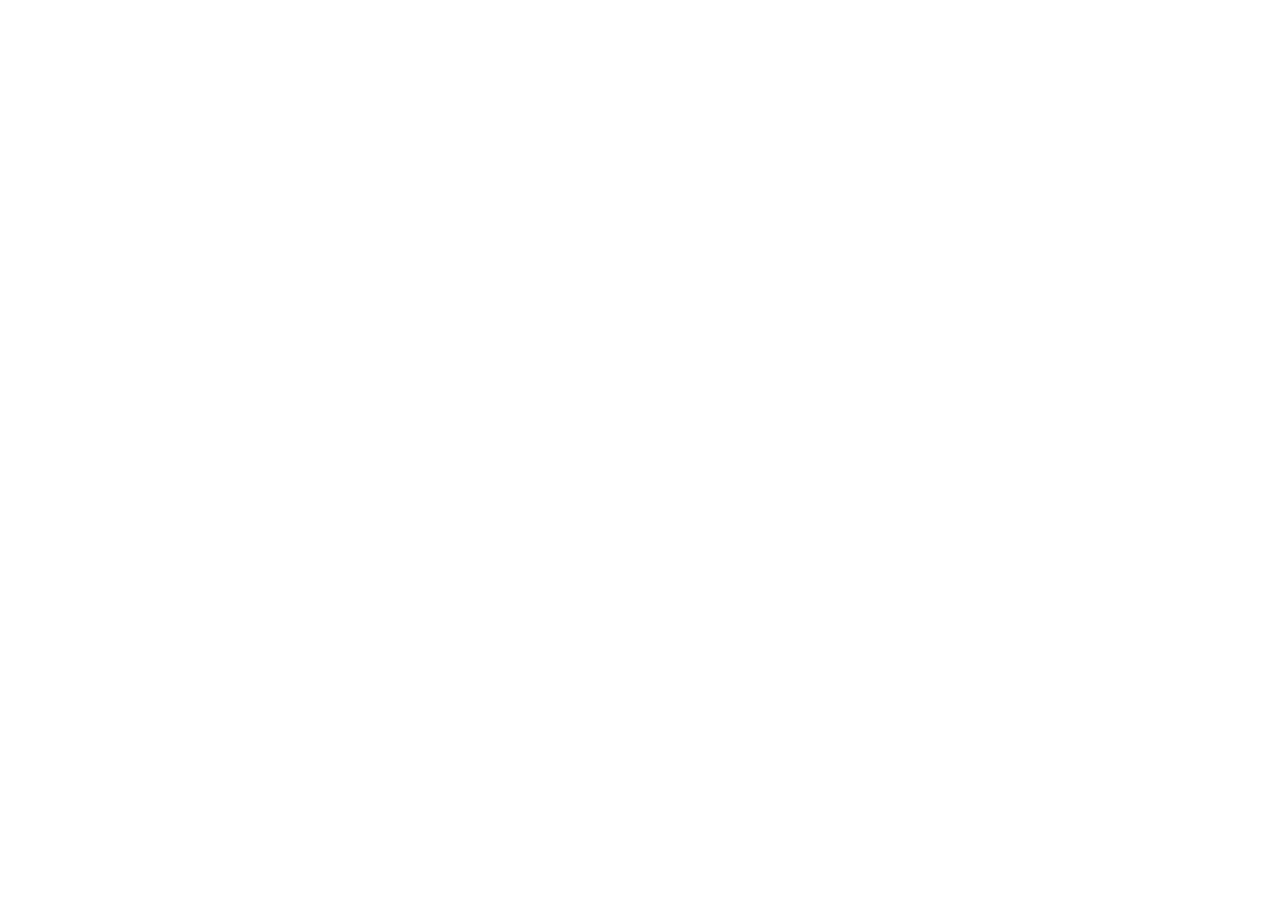
==== about.html @ d60dbd8e "Project structure added" ====
<!DOCTYPE html>
<html lang="en">
<head>
  <meta charset="UTF-8">
  <meta name="viewport" content="width=device-width, initial-scale=1.0">
  <title>Sir.G Tutors - About</title>
</head>
<body>
</body>
</html>
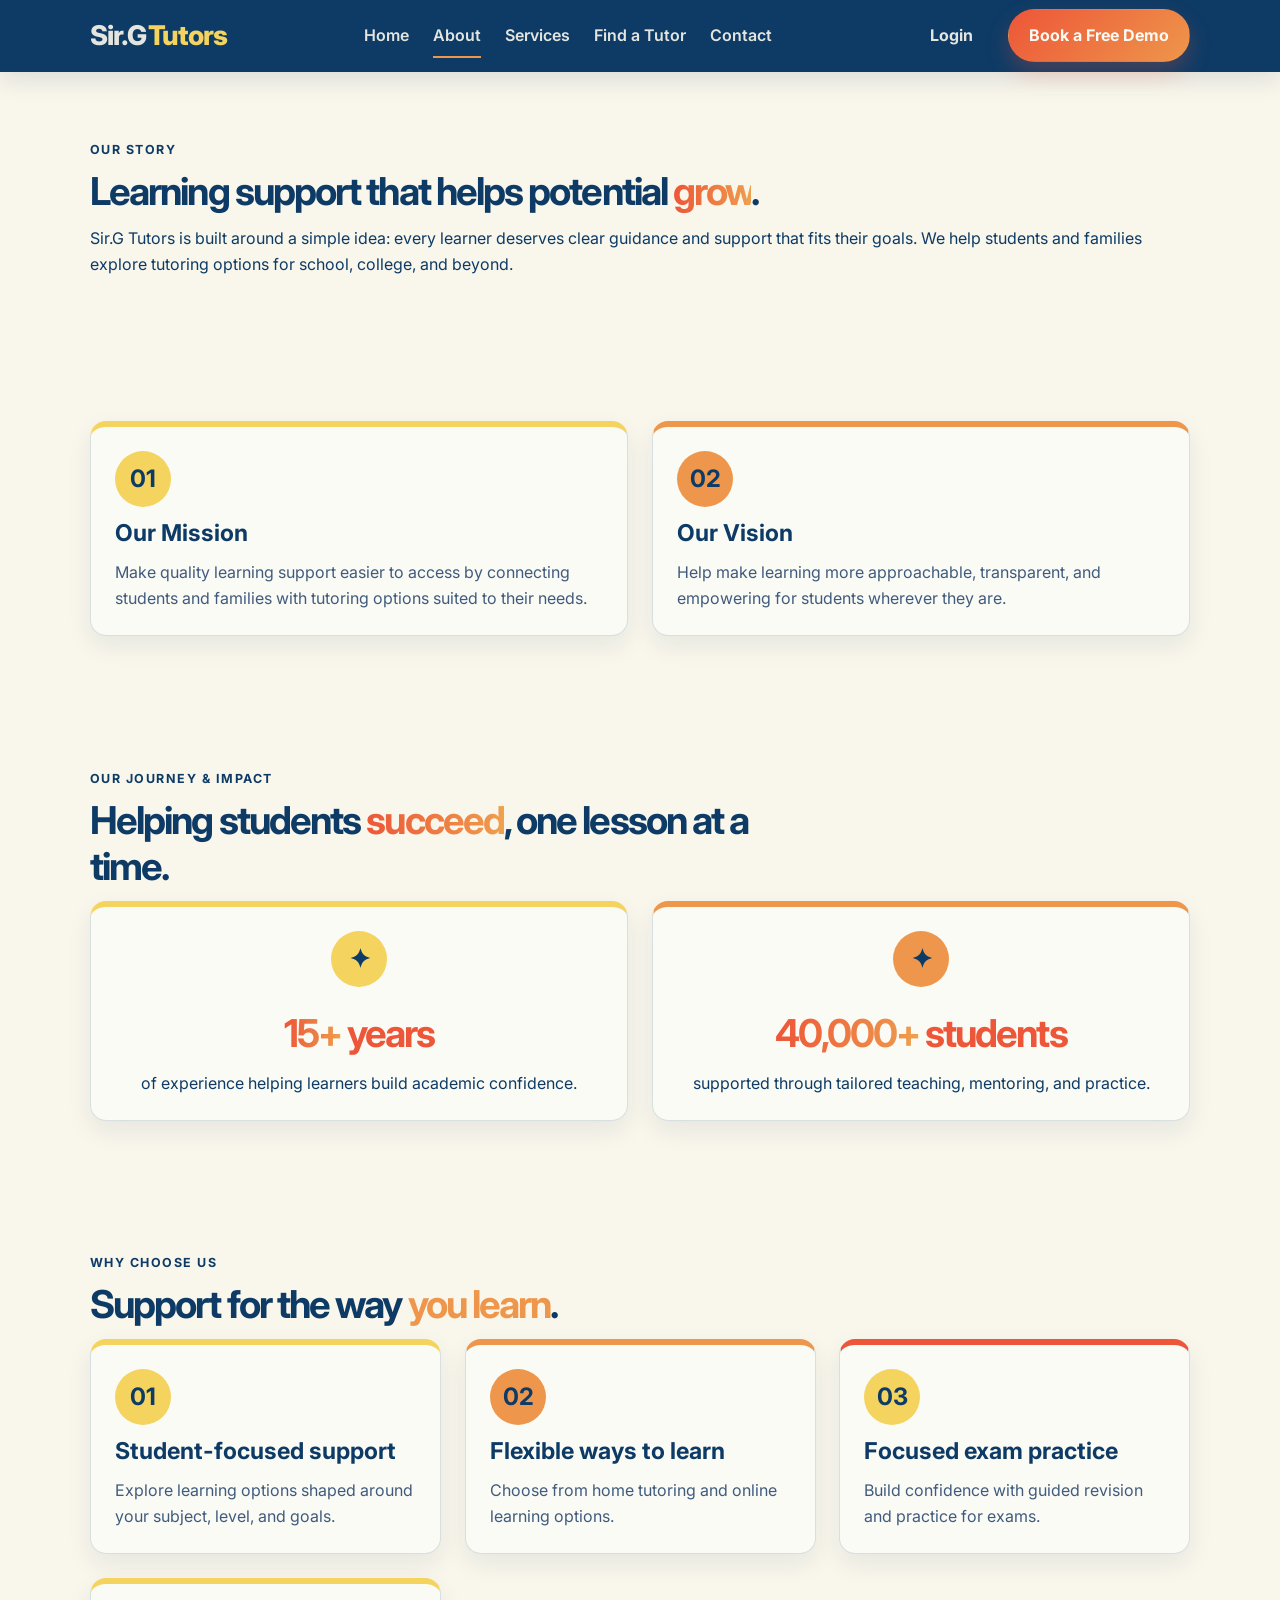
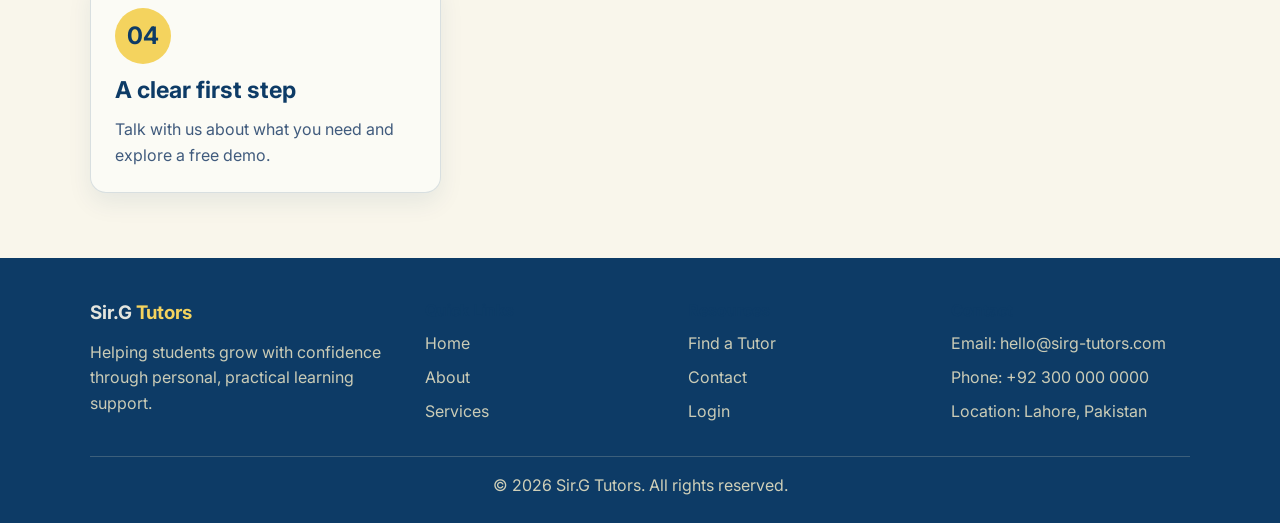
==== commit c171ddd3: "oages created" ====
--- a/about.html
+++ b/about.html
@@ -1,10 +1,201 @@
 <!DOCTYPE html>
 <html lang="en">
-<head>
-  <meta charset="UTF-8">
-  <meta name="viewport" content="width=device-width, initial-scale=1.0">
-  <title>Sir.G Tutors - About</title>
-</head>
-<body>
-</body>
+  <head>
+    <meta charset="UTF-8" />
+    <meta name="viewport" content="width=device-width, initial-scale=1.0" />
+    <meta
+      name="description"
+      content="Learn about Sir.G Tutors, our mission, our vision, and how we support students."
+    />
+    <title>About | Sir.G Tutors</title>
+    <link rel="preconnect" href="https://fonts.googleapis.com" />
+    <link rel="preconnect" href="https://fonts.gstatic.com" crossorigin />
+    <link
+      href="https://fonts.googleapis.com/css2?family=Inter:wght@400;500;600;700;800&display=swap"
+      rel="stylesheet"
+    />
+    <link rel="stylesheet" href="css/style.css" />
+  </head>
+  <body>
+    <div class="page-loader" aria-hidden="true">
+      <span class="loader-brand">
+        <span class="brand-main">Sir.G</span>
+        <span class="brand-accent">Tutors</span>
+      </span>
+    </div>
+
+    <header class="site-header">
+      <div class="container navbar">
+        <a class="brand" href="index.html" aria-label="Sir.G Tutors home page">
+          <span class="brand-main">Sir.G</span>
+          <span class="brand-accent">Tutors</span>
+        </a>
+
+        <button class="nav-toggle" type="button" aria-expanded="false" aria-controls="nav-menu" aria-label="Toggle navigation">
+          <span></span>
+          <span></span>
+          <span></span>
+        </button>
+
+        <div class="nav-wrap" id="nav-menu">
+          <nav class="nav" aria-label="Main navigation">
+            <a href="index.html">Home</a>
+            <a class="active" href="about.html" aria-current="page">About</a>
+            <a href="services.html">Services</a>
+            <a href="find-tutor.html">Find a Tutor</a>
+            <a href="contact.html">Contact</a>
+          </nav>
+
+          <div class="nav-actions">
+            <a class="btn btn-login" href="login.html">Login</a>
+            <a class="btn btn-primary navbar-demo" href="contact.html">Book a Free Demo</a>
+          </div>
+        </div>
+      </div>
+    </header>
+
+    <main>
+      <section class="section" aria-labelledby="about-title">
+        <div class="container">
+          <div class="section-heading">
+            <span class="eyebrow">Our Story</span>
+            <h1 id="about-title">Learning support that helps potential <span class="accent-text">grow</span>.</h1>
+          </div>
+          <p>
+            Sir.G Tutors is built around a simple idea: every learner deserves
+            clear guidance and support that fits their goals. We help students
+            and families explore tutoring options for school, college, and
+            beyond.
+          </p>
+        </div>
+      </section>
+
+      <section class="section" aria-label="Our mission and vision">
+        <div class="container stats-grid">
+          <article class="service-card">
+            <div class="service-icon" aria-hidden="true">01</div>
+            <h2>Our Mission</h2>
+            <p>
+              Make quality learning support easier to access by connecting
+              students and families with tutoring options suited to their needs.
+            </p>
+          </article>
+
+          <article class="service-card">
+            <div class="service-icon" aria-hidden="true">02</div>
+            <h2>Our Vision</h2>
+            <p>
+              Help make learning more approachable, transparent, and empowering
+              for students wherever they are.
+            </p>
+          </article>
+        </div>
+      </section>
+
+      <section class="section" aria-labelledby="journey-impact-title">
+        <div class="container">
+          <div class="section-heading">
+            <span class="eyebrow">Our Journey &amp; Impact</span>
+            <h2 id="journey-impact-title">Helping students <span class="accent-text">succeed</span>, one lesson at a time.</h2>
+          </div>
+
+          <div class="stats-grid">
+            <article class="stat-card">
+              <h3><span class="accent-text">15+</span> years</h3>
+              <p>of experience helping learners build academic confidence.</p>
+            </article>
+
+            <article class="stat-card">
+              <h3><span class="accent-text">40,000+</span> students</h3>
+              <p>supported through tailored teaching, mentoring, and practice.</p>
+            </article>
+          </div>
+        </div>
+      </section>
+
+      <section class="section" aria-labelledby="why-choose-title">
+        <div class="container">
+          <div class="section-heading">
+            <span class="eyebrow">Why Choose Us</span>
+            <h2 id="why-choose-title">Support for the way <span class="accent-text-alt">you learn</span>.</h2>
+          </div>
+
+          <div class="services-grid">
+            <article class="service-card">
+              <div class="service-icon" aria-hidden="true">01</div>
+              <h3>Student-focused support</h3>
+              <p>Explore learning options shaped around your subject, level, and goals.</p>
+            </article>
+
+            <article class="service-card">
+              <div class="service-icon" aria-hidden="true">02</div>
+              <h3>Flexible ways to learn</h3>
+              <p>Choose from home tutoring and online learning options.</p>
+            </article>
+
+            <article class="service-card">
+              <div class="service-icon" aria-hidden="true">03</div>
+              <h3>Focused exam practice</h3>
+              <p>Build confidence with guided revision and practice for exams.</p>
+            </article>
+
+            <article class="service-card">
+              <div class="service-icon" aria-hidden="true">04</div>
+              <h3>A clear first step</h3>
+              <p>Talk with us about what you need and explore a free demo.</p>
+            </article>
+          </div>
+        </div>
+      </section>
+    </main>
+
+    <script>
+      document.addEventListener("DOMContentLoaded", function () {
+        const toggle = document.querySelector(".nav-toggle");
+        const navWrap = document.querySelector(".nav-wrap");
+
+        if (toggle && navWrap) {
+          toggle.addEventListener("click", function () {
+            const isOpen = navWrap.classList.toggle("open");
+            toggle.setAttribute("aria-expanded", String(isOpen));
+          });
+        }
+      });
+    </script>
+
+    <footer class="site-footer">
+      <div class="container footer-grid">
+        <div class="footer-brand">
+          <h3>Sir.G <span class="accent-text-light">Tutors</span></h3>
+          <p>Helping students grow with confidence through personal, practical learning support.</p>
+        </div>
+
+        <div class="footer-column">
+          <h4>Quick Links</h4>
+          <a href="index.html">Home</a>
+          <a href="about.html">About</a>
+          <a href="services.html">Services</a>
+        </div>
+
+        <div class="footer-column">
+          <h4>Resources</h4>
+          <a href="find-tutor.html">Find a Tutor</a>
+          <a href="contact.html">Contact</a>
+          <a href="login.html">Login</a>
+        </div>
+
+        <div class="footer-column">
+          <h4>Contact</h4>
+          <p>Email: hello@sirg-tutors.com</p>
+          <p>Phone: +92 300 000 0000</p>
+          <p>Location: Lahore, Pakistan</p>
+        </div>
+      </div>
+
+      <div class="container footer-bottom">
+        © 2026 Sir.G Tutors. All rights reserved.
+      </div>
+    </footer>
+    <script src="js/animations.js" defer></script>
+  </body>
 </html>
--- a/css/style.css
+++ b/css/style.css
@@ -0,0 +1,1219 @@
+:root {
+  --navy: #0d3b66;
+  --cream: #f9f6eae8;
+  --yellow: #f4d35e;
+  --orange: #ee964b;
+  --red: #ed5638;
+  --white: #fbfbf5;
+  --page-bg: var(--cream);
+  --surface: #fffdf8;
+  --soft-yellow: #fdf3bf;
+  --text: var(--navy);
+  --muted: #405b7d;
+  --border: rgba(13, 59, 102, 0.14);
+  --shadow: 0 18px 40px rgba(13, 59, 102, 0.12);
+  --radius: 18px;
+  --radius-sm: 12px;
+  --space-xs: 8px;
+  --space-sm: 16px;
+  --space-md: 24px;
+  --space-lg: 40px;
+  --space-xl: 64px;
+  --container: 1100px;
+}
+
+* {
+  box-sizing: border-box;
+}
+
+html {
+  scroll-behavior: smooth;
+}
+
+body {
+  margin: 0;
+  font-family: "Inter", "Segoe UI", sans-serif;
+  background: var(--page-bg);
+  color: var(--text);
+  line-height: 1.6;
+}
+
+h1,
+h2,
+h3,
+h4,
+h5,
+h6 {
+  color: var(--navy);
+  margin: 0 0 12px;
+}
+
+p {
+  margin: 0 0 var(--space-sm);
+}
+
+a {
+  color: inherit;
+  text-decoration: none;
+}
+
+img {
+  max-width: 100%;
+  display: block;
+}
+
+.page-loader {
+  position: fixed;
+  inset: 0;
+  z-index: 2000;
+  display: grid;
+  place-items: center;
+  background: var(--navy);
+  opacity: 1;
+  visibility: visible;
+  transition: opacity 0.55s ease, visibility 0.55s ease;
+}
+
+.page-loader.is-hidden {
+  opacity: 0;
+  visibility: hidden;
+  pointer-events: none;
+}
+
+.loader-brand {
+  display: inline-flex;
+  gap: 0.2em;
+  font-size: clamp(1.8rem, 5vw, 3rem);
+  font-weight: 800;
+  letter-spacing: -0.04em;
+  animation: loader-brand-pulse 1s ease-in-out infinite alternate;
+}
+
+.loader-brand .brand-main {
+  color: var(--cream);
+}
+
+.loader-brand .brand-accent {
+  color: var(--yellow);
+}
+
+@keyframes loader-brand-pulse {
+  to {
+    opacity: 0.68;
+    transform: scale(0.98);
+  }
+}
+
+[data-animate] {
+  opacity: 0;
+  transition: opacity 0.7s ease-out, transform 0.7s ease-out;
+  will-change: opacity, transform;
+}
+
+[data-animate="fade-up"] {
+  transform: translateY(30px);
+}
+
+[data-animate="fade-left"] {
+  transform: translateX(-30px);
+}
+
+[data-animate="fade-right"] {
+  transform: translateX(30px);
+}
+
+[data-animate="zoom-in"] {
+  transform: scale(0.94);
+}
+
+[data-animate].is-visible {
+  opacity: 1;
+  transform: none;
+}
+
+.container {
+  width: min(var(--container), calc(100% - 40px));
+  margin: 0 auto;
+}
+
+.accent-text {
+  color: var(--red);
+  font-weight: 700;
+  background-image: linear-gradient(
+    90deg,
+    var(--red) 0%,
+    var(--orange) 45%,
+    var(--yellow) 70%,
+    var(--red) 100%
+  );
+  background-size: 200% auto;
+  background-clip: text;
+  -webkit-background-clip: text;
+  -webkit-text-fill-color: transparent;
+  animation: accent-shimmer 4.5s ease-in-out infinite;
+}
+
+@keyframes accent-shimmer {
+  to {
+    background-position: 200% center;
+  }
+}
+
+.hero-heading .hero-word {
+  display: inline-block;
+}
+
+.hero-heading.words-ready .hero-word {
+  opacity: 0;
+  filter: blur(8px);
+  transform: translateY(22px);
+}
+
+.hero-heading.words-visible .hero-word {
+  animation: hero-word-reveal 0.65s ease-out both;
+  animation-delay: var(--word-delay, 0ms);
+}
+
+@keyframes hero-word-reveal {
+  to {
+    opacity: 1;
+    filter: blur(0);
+    transform: translateY(0);
+  }
+}
+
+.hero-copy h1 .highlight {
+  color: var(--navy);
+  background-image: linear-gradient(transparent 58%, var(--yellow) 58%);
+  background-repeat: no-repeat;
+  background-position: left bottom;
+  background-size: 0 100%;
+  transition: background-size 0.8s ease-out;
+  transition-delay: 1.3s;
+}
+
+.hero-heading.words-visible .highlight {
+  background-size: 100% 100%;
+}
+
+.hero-rotator {
+  min-height: 1.6em;
+  margin: 0 0 var(--space-sm);
+  color: var(--navy);
+  font-weight: 700;
+}
+
+.typewriter-text::after {
+  content: "";
+  display: inline-block;
+  height: 1em;
+  margin-left: 0.15em;
+  border-right: 2px solid var(--red);
+  vertical-align: -0.12em;
+  animation: typewriter-caret 0.8s steps(2, start) infinite;
+}
+
+@keyframes typewriter-caret {
+  to {
+    opacity: 0;
+  }
+}
+
+.accent-text-alt {
+  color: var(--orange);
+  font-weight: 700;
+}
+
+.accent-text-light {
+  color: var(--yellow);
+  font-weight: 700;
+}
+
+.site-header {
+  position: sticky;
+  top: 0;
+  z-index: 50;
+  background: var(--navy);
+  box-shadow: 0 8px 24px rgba(13, 59, 102, 0.12);
+  transition: background-color 0.25s ease, backdrop-filter 0.25s ease, box-shadow 0.25s ease;
+}
+
+.site-header.is-scrolled {
+  background: rgba(13, 59, 102, 0.85);
+  backdrop-filter: blur(14px);
+  -webkit-backdrop-filter: blur(14px);
+  box-shadow: 0 8px 24px rgba(13, 59, 102, 0.2);
+}
+
+.navbar {
+  display: flex;
+  align-items: center;
+  justify-content: space-between;
+  min-height: 72px;
+  gap: var(--space-md);
+  transition: min-height 0.25s ease;
+}
+
+.site-header.is-scrolled .navbar {
+  min-height: 64px;
+}
+
+.brand {
+  display: inline-flex;
+  align-items: center;
+  gap: 0.15rem;
+  font-size: 1.7rem;
+  font-weight: 800;
+  letter-spacing: -0.04em;
+  line-height: 1;
+}
+
+.brand-main {
+  color: var(--cream);
+}
+
+.brand-accent {
+  color: var(--yellow);
+}
+
+.nav-wrap {
+  display: flex;
+  align-items: center;
+  justify-content: space-between;
+  gap: var(--space-md);
+  flex: 1;
+}
+
+.nav {
+  display: flex;
+  align-items: center;
+  justify-content: center;
+  gap: var(--space-md);
+  flex-wrap: wrap;
+  flex: 1;
+}
+
+.nav a {
+  position: relative;
+  color: var(--cream);
+  font-weight: 600;
+  transition: color 0.25s ease;
+  padding: 0.4rem 0;
+}
+
+.nav a::after {
+  content: "";
+  position: absolute;
+  left: 0;
+  bottom: -3px;
+  width: 100%;
+  height: 2px;
+  background: var(--orange);
+  transform: scaleX(0);
+  transform-origin: left;
+  transition: transform 0.25s ease;
+}
+
+.nav a:hover::after,
+.nav a:focus-visible::after,
+.nav a.active::after {
+  transform: scaleX(1);
+}
+
+.nav a:hover,
+.nav a:focus-visible {
+  color: var(--orange);
+}
+
+.nav-actions {
+  display: flex;
+  align-items: center;
+  gap: 14px;
+}
+
+.site-header .btn {
+  display: inline-flex;
+  align-items: center;
+  justify-content: center;
+  border-radius: 999px;
+  padding: 0.8rem 1.25rem;
+  font-weight: 700;
+  transition: transform 0.2s ease, background-color 0.2s ease, border-color 0.2s ease, color 0.2s ease;
+  text-decoration: none;
+}
+
+.site-header .btn:hover,
+.site-header .btn:focus-visible {
+  transform: translateY(-1px);
+}
+
+.site-header .btn-primary:hover,
+.site-header .btn-primary:focus-visible {
+  transform: translate3d(
+    var(--magnetic-x, 0px),
+    calc(var(--magnetic-y, 0px) - 1px),
+    0
+  );
+}
+
+.btn-login {
+  background: transparent;
+  color: var(--cream);
+  border: 1.5px solid rgba(250, 240, 202, 0.7);
+}
+
+.btn-login:hover,
+.btn-login:focus-visible {
+  background: rgba(250, 240, 202, 0.08);
+  border-color: var(--cream);
+}
+
+.navbar-demo {
+  background: var(--red);
+  color: var(--white);
+  box-shadow: none;
+}
+
+.navbar-demo:hover,
+.navbar-demo:focus-visible {
+  background: #de5134;
+}
+
+.nav-toggle {
+  display: none;
+  width: 48px;
+  height: 42px;
+  border: 1px solid rgba(250, 240, 202, 0.3);
+  border-radius: 12px;
+  background: transparent;
+  padding: 0.7rem 0.75rem;
+  cursor: pointer;
+}
+
+.nav-toggle span {
+  display: block;
+  width: 100%;
+  height: 2px;
+  background: var(--cream);
+  margin: 5px 0;
+  border-radius: 999px;
+  transition: transform 0.2s ease, opacity 0.2s ease;
+}
+
+.btn {
+  display: inline-flex;
+  align-items: center;
+  justify-content: center;
+  border-radius: 12px;
+  padding: 0.9rem 1.4rem;
+  font-weight: 700;
+  transition: transform 0.2s ease, box-shadow 0.2s ease, background-color 0.2s ease;
+  border: 1px solid transparent;
+  cursor: pointer;
+}
+
+.btn:hover,
+.btn:focus-visible {
+  transform: translateY(-1px);
+}
+
+.btn-primary {
+  position: relative;
+  overflow: hidden;
+  background: linear-gradient(135deg, var(--red), var(--orange));
+  color: var(--white);
+  box-shadow: 0 10px 22px rgba(249, 87, 56, 0.25);
+  transform: translate3d(var(--magnetic-x, 0px), var(--magnetic-y, 0px), 0);
+  will-change: transform;
+}
+
+.btn-primary::after {
+  content: "";
+  position: absolute;
+  inset: -30% auto -30% -45%;
+  width: 35%;
+  background: linear-gradient(
+    90deg,
+    transparent,
+    rgba(255, 255, 255, 0.35),
+    transparent
+  );
+  transform: skewX(-22deg);
+  pointer-events: none;
+}
+
+.btn-primary:hover::after,
+.btn-primary:focus-visible::after {
+  animation: button-shine 0.75s ease-out;
+}
+
+@keyframes button-shine {
+  to {
+    transform: translateX(490%) skewX(-22deg);
+  }
+}
+
+.btn-primary:hover,
+.btn-primary:focus-visible {
+  background: linear-gradient(135deg, #e64c2d, #df7d39);
+  transform: translate3d(
+    var(--magnetic-x, 0px),
+    calc(var(--magnetic-y, 0px) - 1px),
+    0
+  );
+}
+
+.btn-secondary {
+  background: var(--orange);
+  color: var(--navy);
+  border-color: rgba(13, 59, 102, 0.2);
+}
+
+.btn-secondary:hover,
+.btn-secondary:focus-visible {
+  background: #e08d44;
+}
+
+.hero {
+  --parallax-x: 0px;
+  --parallax-y: 0px;
+  position: relative;
+  isolation: isolate;
+  overflow: hidden;
+  background: linear-gradient(135deg, rgba(244, 211, 94, 0.22), rgba(255, 255, 255, 0.78));
+  max-height: 80vh;
+  padding: clamp(32px, 5vw, var(--space-xl)) 0;
+}
+
+.hero::before,
+.hero::after,
+.hero-content::before {
+  content: "";
+  position: absolute;
+  z-index: 0;
+  pointer-events: none;
+  filter: blur(2px);
+  opacity: 0.48;
+  animation: hero-shape-drift 18s ease-in-out infinite alternate;
+  will-change: transform;
+}
+
+.hero::before {
+  width: 230px;
+  height: 230px;
+  left: 8%;
+  top: 10%;
+  border-radius: 50%;
+  background: rgba(244, 211, 94, 0.27);
+  translate: var(--parallax-x) var(--parallax-y);
+}
+
+.hero::after {
+  width: 300px;
+  height: 240px;
+  right: 8%;
+  bottom: 8%;
+  border-radius: 46% 54% 62% 38% / 48% 42% 58% 52%;
+  background: rgba(238, 150, 75, 0.16);
+  translate: calc(var(--parallax-x) * -0.7) calc(var(--parallax-y) * -0.7);
+  animation-delay: -7s;
+}
+
+.hero-content::before {
+  width: 130px;
+  height: 130px;
+  right: 43%;
+  top: 5%;
+  border-radius: 50%;
+  background: rgba(249, 87, 56, 0.12);
+  translate: calc(var(--parallax-x) * 0.5) calc(var(--parallax-y) * 0.5);
+  animation-delay: -12s;
+}
+
+@keyframes hero-shape-drift {
+  to {
+    transform: translateY(18px);
+  }
+}
+
+.hero-content {
+  position: relative;
+  z-index: 1;
+  display: grid;
+  grid-template-columns: 1.2fr 0.8fr;
+  gap: var(--space-md);
+  align-items: center;
+}
+
+.hero-content > * {
+  position: relative;
+  z-index: 1;
+}
+
+.subject-marquee {
+  overflow: hidden;
+  padding: var(--space-sm) 0;
+  background: var(--navy);
+}
+
+.marquee-track {
+  display: flex;
+  width: max-content;
+  animation: subjects-marquee 32s linear infinite;
+  will-change: transform;
+}
+
+.subject-marquee:hover .marquee-track {
+  animation-play-state: paused;
+}
+
+.marquee-group {
+  display: flex;
+  flex: 0 0 auto;
+  align-items: center;
+  gap: var(--space-sm);
+  padding: 0 8px;
+}
+
+.subject-pill {
+  display: inline-flex;
+  align-items: center;
+  min-height: 44px;
+  padding: 0.55rem 1.15rem;
+  border: 1px solid rgba(250, 240, 202, 0.4);
+  border-radius: 999px;
+  background: var(--cream);
+  color: var(--navy);
+  font-weight: 700;
+  white-space: nowrap;
+}
+
+@keyframes subjects-marquee {
+  to {
+    transform: translateX(-50%);
+  }
+}
+
+.scroll-progress {
+  position: fixed;
+  inset: 0 0 auto;
+  z-index: 1000;
+  height: 3px;
+  background: transparent;
+  pointer-events: none;
+}
+
+.scroll-progress-bar {
+  width: 100%;
+  height: 100%;
+  background: var(--red);
+  transform: scaleX(0);
+  transform-origin: left center;
+  will-change: transform;
+}
+
+.eyebrow {
+  display: inline-block;
+  font-size: 0.78rem;
+  letter-spacing: 0.12em;
+  text-transform: uppercase;
+  color: var(--navy);
+  font-weight: 700;
+  margin-bottom: var(--space-xs);
+}
+
+.hero-copy h1 {
+  font-size: clamp(2.6rem, 4vw, 4.2rem);
+  line-height: 1.05;
+  letter-spacing: -0.06em;
+  margin: 0 0 var(--space-xs);
+  color: var(--navy);
+}
+
+.hero-copy p {
+  margin: 0 0 var(--space-sm);
+  font-size: 1.08rem;
+  color: var(--muted);
+  max-width: 620px;
+}
+
+.hero-actions {
+  display: flex;
+  gap: var(--space-sm);
+  flex-wrap: wrap;
+}
+
+.hero-visual {
+  background: rgba(255, 255, 255, 0.7);
+  border: 1px solid var(--border);
+  border-radius: 28px;
+  box-shadow: var(--shadow);
+  padding: var(--space-md);
+}
+
+.feature-panel {
+  background: linear-gradient(180deg, var(--soft-yellow), var(--white));
+  border: 1px solid var(--border);
+  border-radius: 20px;
+  padding: var(--space-md);
+}
+
+.feature-panel h3 {
+  margin: 0 0 var(--space-xs);
+  font-size: 1.4rem;
+  color: var(--navy);
+}
+
+.feature-panel p {
+  margin: 0;
+  color: var(--muted);
+}
+
+.mini-list {
+  list-style: none;
+  padding: 0;
+  margin: var(--space-sm) 0 0;
+  display: grid;
+  gap: var(--space-xs);
+}
+
+.mini-list li {
+  display: flex;
+  align-items: center;
+  gap: var(--space-xs);
+  color: var(--navy);
+  font-weight: 600;
+}
+
+.mini-list li::before {
+  content: "";
+  width: 12px;
+  height: 12px;
+  border-radius: 50%;
+  background: var(--orange);
+  box-shadow: 0 0 0 4px rgba(238, 150, 75, 0.18);
+}
+
+.section {
+  padding: clamp(32px, 5vw, var(--space-xl)) 0;
+}
+
+.section-heading {
+  max-width: 680px;
+  margin: 0 0 12px;
+}
+
+.section-heading h1,
+.section-heading h2 {
+  margin: 0;
+  font-size: clamp(2rem, 3vw, 2.8rem);
+  line-height: 1.2;
+  letter-spacing: -0.05em;
+  color: var(--navy);
+}
+
+.section-heading p {
+  margin: 0;
+}
+
+.stats-grid {
+  display: grid;
+  grid-template-columns: repeat(2, minmax(0, 1fr));
+  gap: var(--space-md);
+}
+
+.services-grid {
+  display: grid;
+  grid-template-columns: repeat(3, minmax(0, 1fr));
+  gap: var(--space-md);
+}
+
+.stat-card,
+.service-card {
+  --card-tilt-x: 0deg;
+  --card-tilt-y: 0deg;
+  --card-lift: 0px;
+  --card-reveal-y: 0px;
+  --spotlight-x: 50%;
+  --spotlight-y: 50%;
+  position: relative;
+  isolation: isolate;
+  background: var(--white);
+  border: 1px solid var(--border);
+  border-top: 6px solid var(--yellow);
+  border-radius: 16px;
+  padding: var(--space-md);
+  box-shadow: 0 10px 24px rgba(13, 59, 102, 0.08);
+  transform: perspective(900px) rotateX(var(--card-tilt-x)) rotateY(var(--card-tilt-y)) translateY(var(--card-reveal-y)) translateY(var(--card-lift));
+  transition: transform 0.35s ease, box-shadow 0.35s ease;
+  will-change: transform;
+}
+
+.stat-card::after,
+.service-card::after {
+  content: "";
+  position: absolute;
+  inset: 0;
+  z-index: 0;
+  border-radius: inherit;
+  background: radial-gradient(
+    circle at var(--spotlight-x) var(--spotlight-y),
+    rgba(244, 211, 94, 0.2),
+    transparent 58%
+  );
+  opacity: 0;
+  transition: opacity 0.25s ease;
+  pointer-events: none;
+}
+
+.stat-card::before,
+.service-card::before {
+  content: "";
+  position: absolute;
+  inset: -2px;
+  z-index: 2;
+  padding: 2px;
+  border-radius: inherit;
+  background: conic-gradient(
+    from var(--gradient-angle),
+    var(--yellow),
+    var(--orange),
+    var(--red),
+    var(--navy),
+    var(--yellow)
+  );
+  opacity: 0;
+  transition: opacity 0.25s ease;
+  -webkit-mask: linear-gradient(#fff 0 0) content-box, linear-gradient(#fff 0 0);
+  -webkit-mask-composite: xor;
+  mask: linear-gradient(#fff 0 0) content-box, linear-gradient(#fff 0 0);
+  mask-composite: exclude;
+  pointer-events: none;
+}
+
+.stat-card > *,
+.service-card > * {
+  position: relative;
+  z-index: 1;
+}
+
+@property --gradient-angle {
+  syntax: "<angle>";
+  initial-value: 0deg;
+  inherits: false;
+}
+
+.stat-card.card-reveal,
+.service-card.card-reveal {
+  --card-reveal-y: 28px;
+  opacity: 0;
+  transition: opacity 0.65s ease-out, transform 0.65s ease-out, box-shadow 0.35s ease;
+}
+
+.stat-card.card-reveal.card-visible,
+.service-card.card-reveal.card-visible {
+  --card-reveal-y: 0px;
+  opacity: 1;
+}
+
+.stat-card:hover,
+.service-card:hover {
+  --card-lift: -6px;
+  box-shadow: 0 20px 38px rgba(13, 59, 102, 0.18);
+}
+
+.stat-card:hover::after,
+.service-card:hover::after,
+.stat-card:hover::before,
+.service-card:hover::before {
+  opacity: 1;
+}
+
+.stat-card:hover::before,
+.service-card:hover::before {
+  animation: rotate-card-border 5s linear infinite;
+}
+
+@keyframes rotate-card-border {
+  to {
+    --gradient-angle: 360deg;
+  }
+}
+
+.stat-card:nth-child(3n + 2),
+.service-card:nth-child(3n + 2) {
+  border-top-color: var(--orange);
+}
+
+.stat-card:nth-child(3n),
+.service-card:nth-child(3n) {
+  border-top-color: var(--red);
+}
+
+.stat-card {
+  text-align: center;
+}
+
+.stat-card h3::before {
+  content: "✦";
+  width: 56px;
+  height: 56px;
+  margin: 0 auto 16px;
+  display: grid;
+  place-items: center;
+  border-radius: 50%;
+  background: var(--yellow);
+  color: var(--navy);
+  font-size: 1.6rem;
+  font-weight: 700;
+  transition: transform 0.3s ease;
+}
+
+.stat-card:nth-child(2) h3::before {
+  background: var(--orange);
+}
+
+.service-card::before {
+  content: "";
+}
+
+.stat-card h3 {
+  font-size: clamp(2rem, 3vw, 2.6rem);
+  margin: 0 0 0.4rem;
+  color: var(--red);
+  letter-spacing: -0.05em;
+}
+
+.service-card p {
+  margin: 0;
+  color: var(--muted);
+}
+
+.stat-card p {
+  margin: 0;
+  color: var(--navy);
+}
+
+.service-card {
+  display: flex;
+  flex-direction: column;
+  gap: var(--space-xs);
+}
+
+.service-icon {
+  width: 56px;
+  height: 56px;
+  display: grid;
+  place-items: center;
+  border-radius: 50%;
+  background: var(--yellow);
+  color: var(--navy);
+  font-size: 1.5rem;
+  font-weight: 700;
+  flex: 0 0 auto;
+}
+
+.stat-card:hover h3::before,
+.service-card:hover .service-icon {
+  animation: card-icon-float 1.4s ease-in-out infinite;
+}
+
+@keyframes card-icon-float {
+  50% {
+    transform: translateY(-5px);
+  }
+}
+
+@media (hover: none), (pointer: coarse) {
+  .stat-card,
+  .service-card {
+    transform: translateY(var(--card-reveal-y)) translateY(var(--card-lift));
+  }
+
+  .stat-card::before,
+  .service-card::before {
+    display: none;
+  }
+
+  .stat-card::after,
+  .service-card::after,
+  .stat-card:hover h3::before,
+  .service-card:hover .service-icon {
+    animation: none;
+    opacity: 0;
+  }
+}
+
+.service-card:nth-child(3n + 2) .service-icon {
+  background: var(--orange);
+}
+
+.service-card:nth-child(3n) .service-icon {
+  background: var(--yellow);
+}
+
+.service-card h2,
+.service-card h3 {
+  margin: 0;
+  font-size: 1.45rem;
+  color: var(--navy);
+}
+
+.service-card a {
+  margin-top: auto;
+  color: var(--navy);
+  font-weight: 700;
+}
+
+.contact-form {
+  display: grid;
+  gap: 16px;
+  width: 100%;
+}
+
+.contact-form label {
+  display: grid;
+  gap: 6px;
+  color: var(--navy);
+  font-weight: 600;
+}
+
+.contact-form input,
+.contact-form textarea {
+  width: 100%;
+  border: 1px solid var(--border);
+  border-radius: var(--radius-sm);
+  padding: 0.8rem 0.9rem;
+  background: var(--white);
+  color: var(--text);
+  font: inherit;
+}
+
+.contact-form textarea {
+  min-height: 140px;
+  resize: vertical;
+}
+
+.contact-form input:focus-visible,
+.contact-form textarea:focus-visible {
+  outline: 3px solid rgba(238, 150, 75, 0.35);
+  border-color: var(--orange);
+}
+
+.contact-form .btn {
+  justify-self: start;
+}
+
+.contact-form p {
+  margin: 0;
+  color: var(--muted);
+  font-size: 0.9rem;
+}
+
+.site-footer {
+  background: var(--navy);
+  color: var(--cream);
+  padding: var(--space-lg) 0 var(--space-md);
+}
+
+.footer-grid {
+  display: grid;
+  grid-template-columns: 1.3fr 1fr 1fr 1fr;
+  gap: var(--space-md);
+}
+
+.footer-brand h3 {
+  color: var(--cream);
+  margin: 0 0 12px;
+}
+
+.footer-column h4,
+.footer-column p {
+  margin: 0;
+}
+
+.footer-brand p,
+.footer-column a,
+.footer-column p {
+  color: rgba(250, 240, 202, 0.8);
+}
+
+.footer-column {
+  display: flex;
+  flex-direction: column;
+  gap: var(--space-xs);
+}
+
+.footer-bottom {
+  border-top: 1px solid rgba(250, 240, 202, 0.2);
+  margin-top: var(--space-md);
+  padding-top: var(--space-sm);
+  text-align: center;
+  color: rgba(250, 240, 202, 0.82);
+}
+
+@media (max-width: 860px) {
+  .stats-grid,
+  .services-grid {
+    grid-template-columns: repeat(2, minmax(0, 1fr));
+  }
+
+  .nav-toggle {
+    display: block;
+  }
+
+  .nav-wrap {
+    position: absolute;
+    left: 16px;
+    right: 16px;
+    top: calc(100% + 8px);
+    display: flex;
+    flex-direction: column;
+    align-items: stretch;
+    gap: var(--space-sm);
+    padding: 0 18px;
+    max-height: 0;
+    overflow: hidden;
+    opacity: 0;
+    visibility: hidden;
+    background: rgba(13, 59, 102, 0.98);
+    border: 1px solid rgba(250, 240, 202, 0.12);
+    border-radius: 18px;
+    box-shadow: 0 16px 30px rgba(13, 59, 102, 0.18);
+    transition: max-height 0.28s ease, opacity 0.2s ease, padding 0.28s ease, visibility 0.2s ease;
+  }
+
+  .nav-wrap.open {
+    max-height: 420px;
+    opacity: 1;
+    visibility: visible;
+    padding: 20px 18px;
+  }
+
+  .nav {
+    display: flex;
+    flex-direction: column;
+    align-items: flex-start;
+    gap: 16px;
+  }
+
+  .nav-actions {
+    width: 100%;
+    flex-direction: column;
+    align-items: stretch;
+  }
+
+  .site-header .btn {
+    width: 100%;
+  }
+
+  .navbar {
+    position: relative;
+    justify-content: space-between;
+    min-height: 72px;
+  }
+
+  .hero-content,
+  .footer-grid {
+    grid-template-columns: 1fr;
+  }
+
+}
+
+@media (max-width: 540px) {
+  .stats-grid,
+  .services-grid {
+    grid-template-columns: 1fr;
+  }
+
+  .hero {
+    padding: var(--space-sm) 0;
+  }
+
+  .hero-copy h1 {
+    font-size: clamp(1.9rem, 7.5vw, 2.35rem);
+  }
+
+  .hero-visual {
+    display: none;
+  }
+
+  .brand {
+    font-size: 1.4rem;
+  }
+
+  .hero-actions {
+    flex-direction: column;
+    align-items: stretch;
+  }
+
+  .btn {
+    width: 100%;
+  }
+}
+
+@media (prefers-reduced-motion: reduce) {
+  *,
+  *::before,
+  *::after {
+    animation: none !important;
+    transition: none !important;
+    scroll-behavior: auto !important;
+  }
+
+  [data-animate] {
+    opacity: 1;
+    transform: none;
+    will-change: auto;
+  }
+
+  .hero::before,
+  .hero::after,
+  .hero-content::before {
+    animation: none;
+    translate: none;
+    will-change: auto;
+  }
+
+  .btn-primary {
+    transform: none;
+    will-change: auto;
+  }
+
+  .btn-primary::after {
+    display: none;
+  }
+
+  .loader-brand {
+    animation: none;
+  }
+
+  .marquee-track {
+    animation: none;
+    width: auto;
+    flex-wrap: wrap;
+    justify-content: center;
+  }
+
+  .marquee-group[aria-hidden="true"] {
+    display: none;
+  }
+
+  .accent-text {
+    color: var(--red);
+    background-image: none;
+    -webkit-text-fill-color: currentColor;
+  }
+
+  .hero-heading.words-ready .hero-word {
+    opacity: 1;
+    filter: none;
+    transform: none;
+  }
+
+  .hero-copy h1 .highlight,
+  .hero-heading.words-visible .highlight {
+    background-size: 100% 100%;
+    transition: none;
+  }
+}
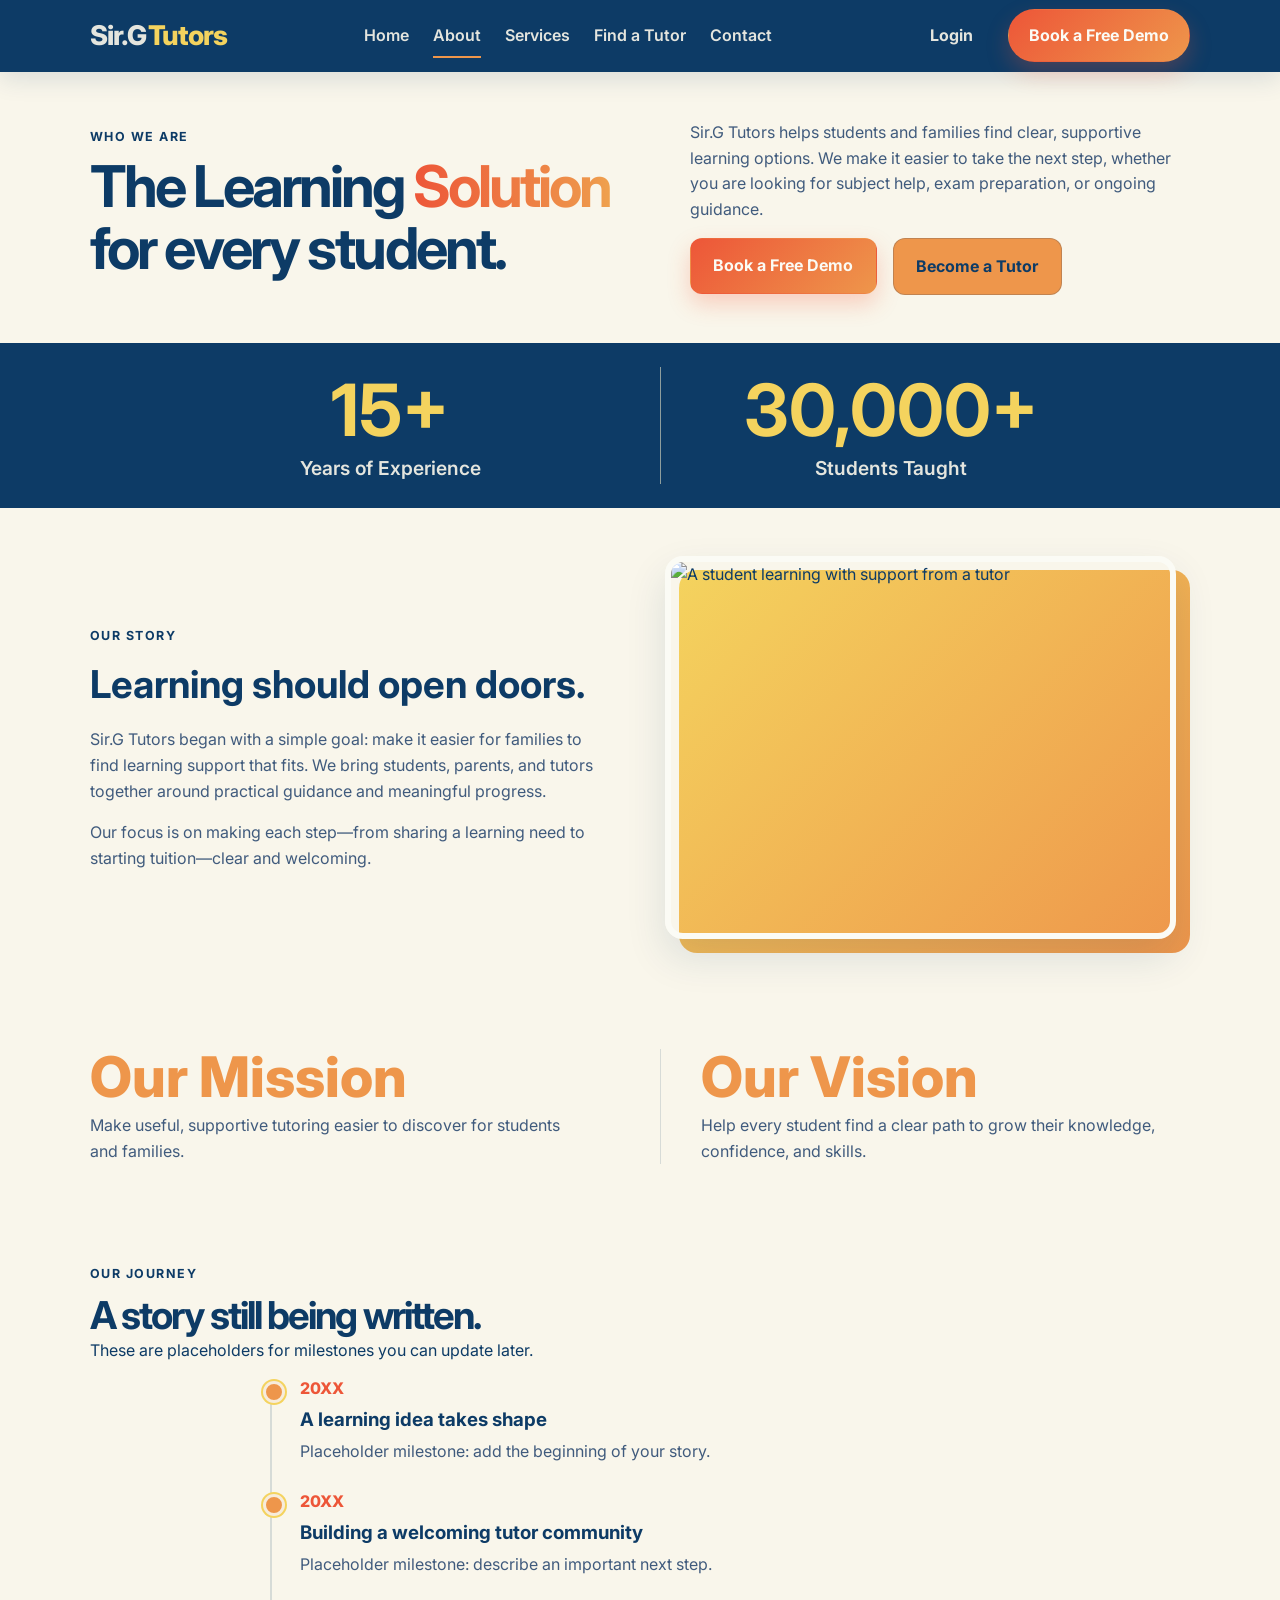
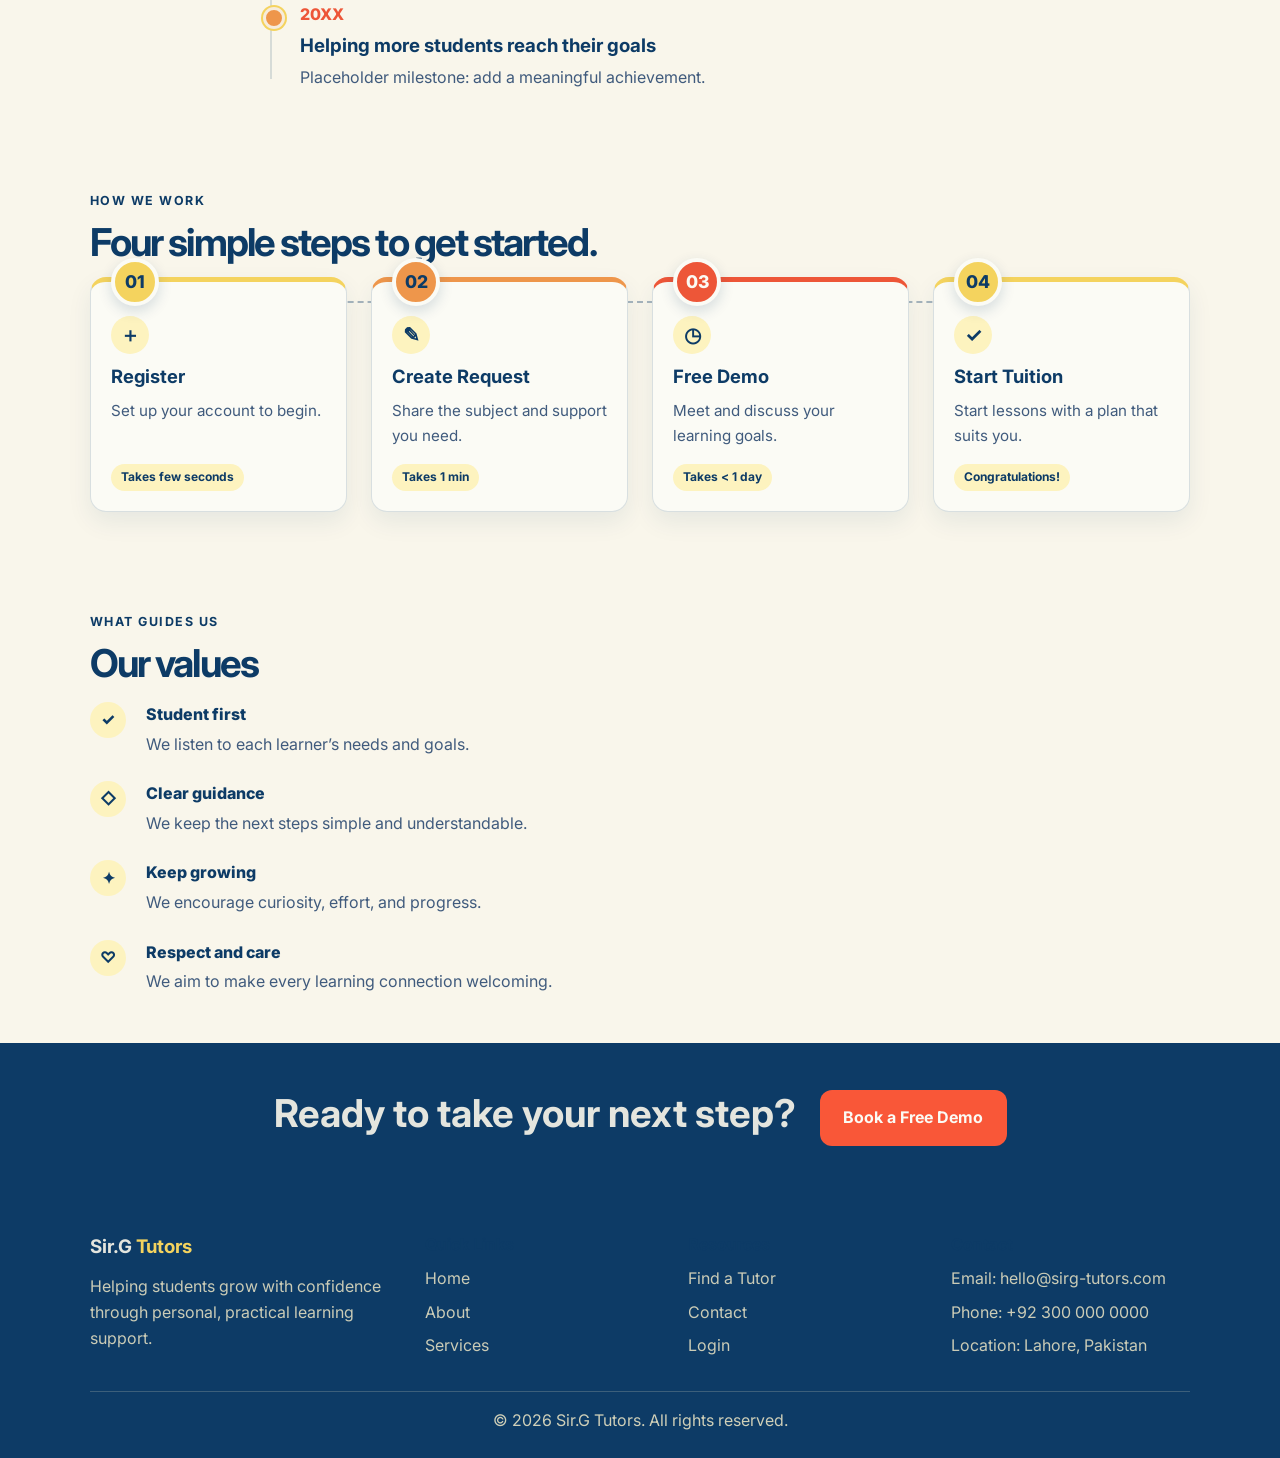
==== commit 6482bdac: "changes occured in home,about and services" ====
--- a/about.html
+++ b/about.html
@@ -15,8 +15,247 @@
       rel="stylesheet"
     />
     <link rel="stylesheet" href="css/style.css" />
+    <style>
+      .about-page .intro-copy,
+      .about-page .intro-story {
+        flex: 1 1 0;
+        min-width: 0;
+      }
+
+      .about-page .intro-copy h1 {
+        max-width: 560px;
+        font-size: clamp(2.2rem, 4.5vw, 3.8rem);
+        line-height: 1.08;
+        letter-spacing: -0.05em;
+      }
+
+      .about-page .intro-story {
+        max-width: 500px;
+      }
+
+      .about-page .intro-story p {
+        color: var(--muted);
+      }
+
+      .about-page .intro-story .hero-actions {
+        margin-top: var(--space-sm);
+      }
+
+      .about-page .stat-strip-inner {
+        justify-content: center;
+      }
+
+      .about-page .stat-item {
+        max-width: 460px;
+      }
+
+      .about-page .story-split {
+        align-items: center;
+      }
+
+      .about-page .split--reverse {
+        flex-direction: row-reverse;
+      }
+
+      .about-page .story-image-wrap {
+        position: relative;
+        isolation: isolate;
+        padding: 0 14px 14px 0;
+      }
+
+      .about-page .story-image-wrap::before {
+        content: "";
+        position: absolute;
+        z-index: -1;
+        inset: 14px 0 0 14px;
+        border-radius: var(--radius);
+        background: linear-gradient(135deg, var(--yellow), var(--orange));
+      }
+
+      .about-page .story-image {
+        position: relative;
+        width: 100%;
+        aspect-ratio: 4 / 3;
+        object-fit: cover;
+        border: 6px solid var(--white);
+        border-radius: var(--radius);
+        box-shadow: var(--shadow);
+      }
+
+      .about-page .mission-vision {
+        display: grid;
+        grid-template-columns: repeat(2, minmax(0, 1fr));
+        gap: var(--space-lg);
+      }
+
+      .about-page .mission-vision article + article {
+        border-left: 1px solid var(--border);
+        padding-left: var(--space-lg);
+      }
+
+      .about-page .mission-vision-mark {
+        display: block;
+        margin-bottom: var(--space-xs);
+        color: var(--orange);
+        font-size: 3.5rem;
+        font-weight: 800;
+        line-height: 1;
+      }
+
+      .about-page .mission-vision h2 {
+        font-size: clamp(1.5rem, 2.5vw, 2rem);
+      }
+
+      .about-page .mission-vision p {
+        max-width: 500px;
+        margin: 0;
+        color: var(--muted);
+      }
+
+      .about-page .timeline {
+        position: relative;
+        display: grid;
+        gap: var(--space-md);
+        max-width: 760px;
+        margin: 0 auto;
+        padding: 0 0 0 var(--space-lg);
+        list-style: none;
+      }
+
+      .about-page .timeline::before {
+        content: "";
+        position: absolute;
+        top: 12px;
+        bottom: 12px;
+        left: 10px;
+        border-left: 2px solid var(--border);
+      }
+
+      .about-page .timeline li {
+        position: relative;
+      }
+
+      .about-page .timeline li::before {
+        content: "";
+        position: absolute;
+        top: 5px;
+        left: calc(-1 * var(--space-lg) + 3px);
+        width: 16px;
+        height: 16px;
+        border: 3px solid var(--page-bg);
+        border-radius: 50%;
+        background: var(--orange);
+        box-shadow: 0 0 0 2px var(--yellow);
+      }
+
+      .about-page .timeline-year {
+        display: block;
+        margin-bottom: 4px;
+        color: var(--red);
+        font-weight: 800;
+      }
+
+      .about-page .timeline h3 {
+        margin-bottom: 4px;
+      }
+
+      .about-page .timeline p {
+        margin: 0;
+        color: var(--muted);
+      }
+
+      .about-page .values-list {
+        grid-template-columns: repeat(2, minmax(0, 1fr));
+        gap: var(--space-md) var(--space-lg);
+      }
+
+      .about-page .values-list li {
+        display: grid;
+        grid-template-columns: 40px minmax(0, 1fr);
+        column-gap: var(--space-sm);
+        align-items: start;
+        padding: 0;
+      }
+
+      .about-page .values-list li::before {
+        display: none;
+      }
+
+      .about-page .value-icon {
+        display: grid;
+        grid-row: span 2;
+        width: 36px;
+        height: 36px;
+        place-items: center;
+        border-radius: 50%;
+        background: var(--soft-yellow);
+        color: var(--navy);
+        font-weight: 800;
+      }
+
+      .about-page .value-title {
+        margin: 0 0 4px;
+        font-weight: 800;
+      }
+
+      .about-page .value-description {
+        margin: 0;
+        color: var(--muted);
+      }
+
+      .about-page .cta-band-content {
+        justify-content: center;
+        text-align: center;
+      }
+
+      .about-page .cta-band-actions {
+        justify-content: center;
+      }
+
+      .about-page .cta-band-actions .btn-primary {
+        background: #f95738;
+        box-shadow: none;
+      }
+
+      @media (max-width: 540px) {
+        .about-page .mission-vision,
+        .about-page .values-list {
+          grid-template-columns: 1fr;
+        }
+
+        .about-page .mission-vision {
+          gap: var(--space-md);
+        }
+
+        .about-page .mission-vision article + article {
+          border-top: 1px solid var(--border);
+          border-left: 0;
+          padding-top: var(--space-md);
+          padding-left: 0;
+        }
+
+        .about-page .stat-strip-inner {
+          align-items: flex-start;
+          flex-direction: column;
+        }
+
+        .about-page .stat-item {
+          width: 100%;
+        }
+
+        .about-page .stat-item + .stat-item {
+          border-top: 1px solid rgba(250, 240, 202, 0.55);
+          border-left: 0;
+          padding-top: var(--space-xs);
+        }
+
+        .about-page .split--reverse {
+          flex-direction: column;
+        }
+      }
+    </style>
   </head>
-  <body>
+  <body class="about-page">
     <div class="page-loader" aria-hidden="true">
       <span class="loader-brand">
         <span class="brand-main">Sir.G</span>
@@ -55,95 +294,192 @@
     </header>
 
     <main>
-      <section class="section" aria-labelledby="about-title">
+      <section class="home-section" aria-labelledby="about-title" data-animate="fade-up">
+        <div class="container split">
+          <div class="intro-copy">
+            <span class="eyebrow">Who we are</span>
+            <h1 id="about-title">The Learning <span class="accent-text">Solution</span> for every student.</h1>
+          </div>
+          <div class="intro-story">
+            <p>
+              Sir.G Tutors helps students and families find clear, supportive
+              learning options. We make it easier to take the next step, whether
+              you are looking for subject help, exam preparation, or ongoing
+              guidance.
+            </p>
+            <div class="hero-actions">
+              <a class="btn btn-primary" href="contact.html">Book a Free Demo</a>
+              <a class="btn btn-secondary" href="tutor-register.html">Become a Tutor</a>
+            </div>
+          </div>
+        </div>
+      </section>
+
+      <section class="stat-strip" aria-label="Sir.G Tutors experience" data-animate="fade-up">
+        <div class="container stat-strip-inner">
+          <div class="stat-item">
+            <strong class="stat-number" data-count-up="15" data-count-suffix="+">15+</strong>
+            <span>Years of Experience</span>
+          </div>
+          <div class="stat-item">
+            <strong class="stat-number" data-count-up="30000" data-count-suffix="+">30,000+</strong>
+            <span>Students Taught</span>
+          </div>
+        </div>
+      </section>
+
+      <section class="home-section" aria-labelledby="story-title" data-animate="fade-up">
+        <div class="container split split--reverse story-split">
+          <div class="split-image-wrap story-image-wrap">
+            <img
+              class="story-image"
+              src="images/bookreading.jpg"
+              alt="A student learning with support from a tutor"
+            />
+          </div>
+          <div class="split-copy">
+            <span class="eyebrow">Our story</span>
+            <h2 id="story-title">Learning should open doors.</h2>
+            <p>
+              Sir.G Tutors began with a simple goal: make it easier for families
+              to find learning support that fits. We bring students, parents,
+              and tutors together around practical guidance and meaningful
+              progress.
+            </p>
+            <p>
+              Our focus is on making each step—from sharing a learning need to
+              starting tuition—clear and welcoming.
+            </p>
+          </div>
+        </div>
+      </section>
+
+      <section class="home-section" aria-label="Our mission and vision" data-animate="fade-up">
+        <div class="container mission-vision">
+          <article>
+            <span class="mission-vision-mark" aria-hidden="true">Our Mission</span>
+            <p>
+              Make useful, supportive tutoring easier to discover for students
+              and families.
+            </p>
+          </article>
+          <article>
+            <span class="mission-vision-mark" aria-hidden="true">Our Vision</span>
+            <p>
+              Help every student find a clear path to grow their knowledge,
+              confidence, and skills.
+            </p>
+          </article>
+        </div>
+      </section>
+
+      <section class="home-section" aria-labelledby="timeline-title" data-animate="fade-up">
         <div class="container">
           <div class="section-heading">
-            <span class="eyebrow">Our Story</span>
-            <h1 id="about-title">Learning support that helps potential <span class="accent-text">grow</span>.</h1>
-          </div>
-          <p>
-            Sir.G Tutors is built around a simple idea: every learner deserves
-            clear guidance and support that fits their goals. We help students
-            and families explore tutoring options for school, college, and
-            beyond.
-          </p>
-        </div>
-      </section>
-
-      <section class="section" aria-label="Our mission and vision">
-        <div class="container stats-grid">
-          <article class="service-card">
-            <div class="service-icon" aria-hidden="true">01</div>
-            <h2>Our Mission</h2>
-            <p>
-              Make quality learning support easier to access by connecting
-              students and families with tutoring options suited to their needs.
-            </p>
-          </article>
-
-          <article class="service-card">
-            <div class="service-icon" aria-hidden="true">02</div>
-            <h2>Our Vision</h2>
-            <p>
-              Help make learning more approachable, transparent, and empowering
-              for students wherever they are.
-            </p>
-          </article>
-        </div>
-      </section>
-
-      <section class="section" aria-labelledby="journey-impact-title">
+            <span class="eyebrow">Our journey</span>
+            <h2 id="timeline-title">A story still being written.</h2>
+            <p>These are placeholders for milestones you can update later.</p>
+          </div>
+
+          <ol class="timeline">
+            <li>
+              <span class="timeline-year">20XX</span>
+              <h3>A learning idea takes shape</h3>
+              <p>Placeholder milestone: add the beginning of your story.</p>
+            </li>
+            <li>
+              <span class="timeline-year">20XX</span>
+              <h3>Building a welcoming tutor community</h3>
+              <p>Placeholder milestone: describe an important next step.</p>
+            </li>
+            <li>
+              <span class="timeline-year">20XX</span>
+              <h3>Helping more students reach their goals</h3>
+              <p>Placeholder milestone: add a meaningful achievement.</p>
+            </li>
+          </ol>
+        </div>
+      </section>
+
+      <section class="home-section" aria-labelledby="about-steps-title" data-animate="fade-up">
         <div class="container">
           <div class="section-heading">
-            <span class="eyebrow">Our Journey &amp; Impact</span>
-            <h2 id="journey-impact-title">Helping students <span class="accent-text">succeed</span>, one lesson at a time.</h2>
-          </div>
-
-          <div class="stats-grid">
-            <article class="stat-card">
-              <h3><span class="accent-text">15+</span> years</h3>
-              <p>of experience helping learners build academic confidence.</p>
-            </article>
-
-            <article class="stat-card">
-              <h3><span class="accent-text">40,000+</span> students</h3>
-              <p>supported through tailored teaching, mentoring, and practice.</p>
-            </article>
-          </div>
-        </div>
-      </section>
-
-      <section class="section" aria-labelledby="why-choose-title">
+            <span class="eyebrow">How we work</span>
+            <h2 id="about-steps-title">Four simple steps to get started.</h2>
+          </div>
+
+          <ol class="steps-flow">
+            <li class="step">
+              <span class="step-number" aria-hidden="true">01</span>
+              <span class="step-icon" aria-hidden="true">＋</span>
+              <h3>Register</h3>
+              <p>Set up your account to begin.</p>
+              <small>Takes few seconds</small>
+            </li>
+            <li class="step">
+              <span class="step-number" aria-hidden="true">02</span>
+              <span class="step-icon" aria-hidden="true">✎</span>
+              <h3>Create Request</h3>
+              <p>Share the subject and support you need.</p>
+              <small>Takes 1 min</small>
+            </li>
+            <li class="step">
+              <span class="step-number" aria-hidden="true">03</span>
+              <span class="step-icon" aria-hidden="true">◷</span>
+              <h3>Free Demo</h3>
+              <p>Meet and discuss your learning goals.</p>
+              <small>Takes &lt; 1 day</small>
+            </li>
+            <li class="step">
+              <span class="step-number" aria-hidden="true">04</span>
+              <span class="step-icon" aria-hidden="true">✓</span>
+              <h3>Start Tuition</h3>
+              <p>Start lessons with a plan that suits you.</p>
+              <small>Congratulations!</small>
+            </li>
+          </ol>
+        </div>
+      </section>
+
+      <section class="home-section" aria-labelledby="values-title" data-animate="fade-up">
         <div class="container">
           <div class="section-heading">
-            <span class="eyebrow">Why Choose Us</span>
-            <h2 id="why-choose-title">Support for the way <span class="accent-text-alt">you learn</span>.</h2>
-          </div>
-
-          <div class="services-grid">
-            <article class="service-card">
-              <div class="service-icon" aria-hidden="true">01</div>
-              <h3>Student-focused support</h3>
-              <p>Explore learning options shaped around your subject, level, and goals.</p>
-            </article>
-
-            <article class="service-card">
-              <div class="service-icon" aria-hidden="true">02</div>
-              <h3>Flexible ways to learn</h3>
-              <p>Choose from home tutoring and online learning options.</p>
-            </article>
-
-            <article class="service-card">
-              <div class="service-icon" aria-hidden="true">03</div>
-              <h3>Focused exam practice</h3>
-              <p>Build confidence with guided revision and practice for exams.</p>
-            </article>
-
-            <article class="service-card">
-              <div class="service-icon" aria-hidden="true">04</div>
-              <h3>A clear first step</h3>
-              <p>Talk with us about what you need and explore a free demo.</p>
-            </article>
+            <span class="eyebrow">What guides us</span>
+            <h2 id="values-title">Our values</h2>
+          </div>
+
+          <ul class="feature-list values-list">
+            <li>
+              <span class="value-icon" aria-hidden="true">✓</span>
+              <span class="value-title">Student first</span>
+              <p class="value-description">We listen to each learner’s needs and goals.</p>
+            </li>
+            <li>
+              <span class="value-icon" aria-hidden="true">◇</span>
+              <span class="value-title">Clear guidance</span>
+              <p class="value-description">We keep the next steps simple and understandable.</p>
+            </li>
+            <li>
+              <span class="value-icon" aria-hidden="true">✦</span>
+              <span class="value-title">Keep growing</span>
+              <p class="value-description">We encourage curiosity, effort, and progress.</p>
+            </li>
+            <li>
+              <span class="value-icon" aria-hidden="true">♡</span>
+              <span class="value-title">Respect and care</span>
+              <p class="value-description">We aim to make every learning connection welcoming.</p>
+            </li>
+          </ul>
+        </div>
+      </section>
+
+      <section class="cta-band" aria-labelledby="about-cta-title" data-animate="fade-up">
+        <div class="container cta-band-content">
+          <div>
+            <h2 id="about-cta-title">Ready to take your next step?</h2>
+          </div>
+          <div class="cta-band-actions">
+            <a class="btn btn-primary" href="contact.html">Book a Free Demo</a>
           </div>
         </div>
       </section>
--- a/css/style.css
+++ b/css/style.css
@@ -1217,3 +1217,470 @@
     transition: none;
   }
 }
+
+.home-page .hero {
+  padding: clamp(24px, 4vw, 48px) 0;
+}
+
+.home-page .hero-content {
+  grid-template-columns: minmax(0, 1fr) minmax(0, 1fr);
+}
+
+.home-page .hero-copy h1 {
+  font-size: clamp(2.8rem, 5vw, 4.5rem);
+  line-height: 1.05;
+}
+
+.home-page .hero-copy p {
+  max-width: 520px;
+}
+
+.image-collage {
+  position: relative;
+  width: 100%;
+  height: clamp(280px, 34vw, 390px);
+}
+
+.collage-image {
+  position: absolute;
+  object-fit: cover;
+  border: 6px solid var(--white);
+  border-radius: var(--radius);
+  box-shadow: var(--shadow);
+}
+
+.collage-image-main {
+  top: 8%;
+  left: 0;
+  width: 70%;
+  height: 84%;
+}
+
+.collage-image-top {
+  top: 0;
+  right: 0;
+  width: 48%;
+  height: 48%;
+}
+
+.collage-image-bottom {
+  right: 2%;
+  bottom: 0;
+  width: 46%;
+  height: 46%;
+}
+
+.stat-strip {
+  background: var(--navy);
+  color: var(--cream);
+  padding: var(--space-md) 0;
+}
+
+.stat-strip-inner {
+  display: flex;
+  align-items: center;
+  justify-content: center;
+  gap: var(--space-lg);
+}
+
+.stat-item {
+  display: flex;
+  flex: 1 1 0;
+  flex-direction: column;
+  align-items: center;
+  gap: 0;
+  text-align: center;
+}
+
+.stat-item + .stat-item {
+  border-left: 1px solid rgba(250, 240, 202, 0.55);
+}
+
+.stat-item strong {
+  color: var(--yellow);
+  font-size: clamp(3.5rem, 7vw, 4.5rem);
+  line-height: 1.2;
+  white-space: nowrap;
+}
+
+.stat-item span {
+  color: var(--cream);
+  font-size: clamp(1rem, 2vw, 1.2rem);
+  font-weight: 600;
+}
+
+.home-section {
+  padding: clamp(32px, 4vw, 48px) 0;
+}
+
+.home-page .section-heading {
+  margin-bottom: var(--space-md);
+}
+
+.home-page .home-section[aria-labelledby="steps-title"] {
+  padding-bottom: var(--space-md);
+}
+
+.steps-flow {
+  position: relative;
+  display: grid;
+  grid-template-columns: repeat(4, minmax(0, 1fr));
+  list-style: none;
+  margin: 0;
+  padding: 0;
+  gap: var(--space-md);
+}
+
+.steps-flow::before {
+  content: "";
+  position: absolute;
+  z-index: 0;
+  top: 24px;
+  left: 8%;
+  right: 8%;
+  border-top: 2px dashed rgba(13, 59, 102, 0.35);
+}
+
+.step {
+  position: relative;
+  z-index: 1;
+  display: flex;
+  flex-direction: column;
+  min-width: 0;
+  min-height: 220px;
+  padding: 34px 20px 20px;
+  border: 1px solid var(--border);
+  border-top: 5px solid var(--yellow);
+  border-radius: 16px;
+  background: var(--white);
+  box-shadow: 0 10px 24px rgba(13, 59, 102, 0.08);
+  transition: opacity 0.55s ease, transform 0.55s ease, box-shadow 0.25s ease;
+  transition-delay: var(--step-delay, 0ms);
+}
+
+.step:nth-child(3n + 2) {
+  border-top-color: var(--orange);
+}
+
+.step:nth-child(3n) {
+  border-top-color: var(--red);
+}
+
+.step:hover {
+  transform: translateY(-5px);
+  box-shadow: 0 16px 30px rgba(13, 59, 102, 0.15);
+}
+
+.step-reveal {
+  opacity: 0;
+  transform: translateY(20px);
+}
+
+.step-reveal.is-visible {
+  opacity: 1;
+  transform: translateY(0);
+}
+
+.step:hover {
+  transform: translateY(-5px);
+}
+
+.step-number {
+  position: absolute;
+  z-index: 2;
+  top: -24px;
+  left: 20px;
+  display: grid;
+  width: 48px;
+  height: 48px;
+  place-items: center;
+  border: 4px solid var(--white);
+  border-radius: 50%;
+  background: var(--yellow);
+  color: var(--navy);
+  font-size: 1.1rem;
+  font-weight: 800;
+  box-shadow: 0 5px 14px rgba(13, 59, 102, 0.16);
+  transition: transform 0.25s ease;
+}
+
+.step:nth-child(3n + 2) .step-number {
+  background: var(--orange);
+}
+
+.step:nth-child(3n) .step-number {
+  background: var(--red);
+  color: var(--white);
+}
+
+.step:hover .step-number {
+  transform: scale(1.14);
+}
+
+.step-icon {
+  display: grid;
+  width: 38px;
+  height: 38px;
+  margin-bottom: var(--space-xs);
+  place-items: center;
+  border-radius: 50%;
+  background: var(--soft-yellow);
+  color: var(--navy);
+  font-size: 1.25rem;
+  font-weight: 700;
+}
+
+.step h3 {
+  margin-bottom: var(--space-xs);
+  font-size: 1.15rem;
+}
+
+.step p {
+  flex: 1;
+  margin-bottom: var(--space-xs);
+  color: var(--muted);
+  font-size: 0.95rem;
+}
+
+.step small {
+  align-self: flex-start;
+  margin-top: var(--space-xs);
+  padding: 5px 10px;
+  border-radius: 999px;
+  background: var(--soft-yellow);
+  color: var(--navy);
+  font-size: 0.75rem;
+  font-weight: 700;
+  line-height: 1.4;
+}
+
+.split {
+  display: flex;
+  align-items: center;
+  gap: clamp(var(--space-md), 5vw, var(--space-xl));
+}
+
+.split-image-wrap,
+.split-copy {
+  flex: 1 1 0;
+  min-width: 0;
+}
+
+.split-image {
+  width: 100%;
+  aspect-ratio: 4 / 3;
+  object-fit: cover;
+  border-radius: var(--radius);
+  box-shadow: var(--shadow);
+}
+
+.split-copy h2 {
+  font-size: clamp(1.8rem, 3vw, 2.5rem);
+}
+
+.split-copy > p {
+  max-width: 540px;
+  color: var(--muted);
+}
+
+.feature-list {
+  display: flex;
+  flex-direction: column;
+  list-style: none;
+  gap: var(--space-xs);
+  margin: var(--space-sm) 0 0;
+  padding: 0;
+}
+
+.feature-list li {
+  position: relative;
+  padding-left: 28px;
+}
+
+.feature-list li::before {
+  content: "";
+  position: absolute;
+  top: 0.55em;
+  left: 0;
+  width: 12px;
+  height: 12px;
+  border-radius: 50%;
+  background: var(--orange);
+}
+
+.cta-band {
+  padding: var(--space-lg) 0;
+  background: var(--navy);
+  color: var(--cream);
+}
+
+.cta-band-content {
+  display: flex;
+  align-items: center;
+  justify-content: space-between;
+  gap: var(--space-md);
+}
+
+.cta-band .eyebrow {
+  color: var(--yellow);
+}
+
+.cta-band h2 {
+  margin-bottom: var(--space-xs);
+  color: var(--cream);
+  font-size: clamp(1.7rem, 3vw, 2.4rem);
+}
+
+.cta-band p {
+  margin: 0;
+  color: rgba(250, 240, 202, 0.85);
+}
+
+.cta-band-actions {
+  display: flex;
+  flex-wrap: wrap;
+  gap: var(--space-sm);
+}
+
+@media (max-width: 860px) {
+  .home-page .hero-content {
+    grid-template-columns: 1fr;
+  }
+
+  .steps-flow {
+    grid-template-columns: repeat(2, minmax(0, 1fr));
+  }
+
+  .steps-flow::before {
+    display: none;
+  }
+
+  .step:nth-child(odd)::after {
+    content: "";
+    position: absolute;
+    z-index: -1;
+    top: 24px;
+    left: 100%;
+    width: var(--space-md);
+    border-top: 2px dashed rgba(13, 59, 102, 0.35);
+  }
+
+  .step:nth-child(2)::after {
+    top: 24px;
+    left: 44px;
+    width: 0;
+    height: calc(100% + var(--space-md));
+    border-top: 0;
+    border-left: 2px dashed rgba(13, 59, 102, 0.35);
+  }
+
+  .image-collage {
+    height: clamp(240px, 38vw, 320px);
+  }
+
+  .split {
+    gap: var(--space-md);
+  }
+}
+
+@media (max-width: 540px) {
+  .home-page .hero {
+    padding: 12px 0;
+  }
+
+  .home-page .hero-content {
+    gap: 12px;
+  }
+
+  .home-page .hero-copy h1 {
+    font-size: clamp(2rem, 8vw, 2.35rem);
+  }
+
+  .image-collage {
+    height: 140px;
+  }
+
+  .collage-image {
+    border-width: 4px;
+    border-radius: var(--radius-sm);
+  }
+
+  .stat-strip-inner {
+    align-items: flex-start;
+    flex-direction: column;
+    gap: var(--space-xs);
+  }
+
+  .stat-item {
+    width: 100%;
+  }
+
+  .stat-item + .stat-item {
+    padding-top: var(--space-xs);
+    border-top: 1px solid rgba(250, 240, 202, 0.55);
+    border-left: 0;
+  }
+
+  .steps-flow,
+  .split,
+  .cta-band-content {
+    flex-direction: column;
+    align-items: stretch;
+  }
+
+  .steps-flow {
+    grid-template-columns: 1fr;
+    gap: var(--space-md);
+    padding-left: 0;
+  }
+
+  .steps-flow::before {
+    top: 24px;
+    bottom: 24px;
+    left: 43px;
+    right: auto;
+    display: block;
+    border-top: 0;
+    border-left: 2px dashed rgba(13, 59, 102, 0.35);
+  }
+
+  .step:nth-child(odd)::after {
+    display: none;
+  }
+
+  .step::after {
+    display: none;
+  }
+
+  .step {
+    min-height: 190px;
+  }
+
+  .step {
+    padding-bottom: var(--space-xs);
+  }
+
+  .split-image-wrap {
+    order: 1;
+  }
+
+  .split-copy {
+    order: 0;
+  }
+
+  .cta-band-actions {
+    flex-direction: column;
+  }
+}
+
+@media (prefers-reduced-motion: reduce) {
+  .step,
+  .step-number {
+    transition: none;
+  }
+
+  .step-reveal {
+    opacity: 1;
+    transform: none;
+  }
+}
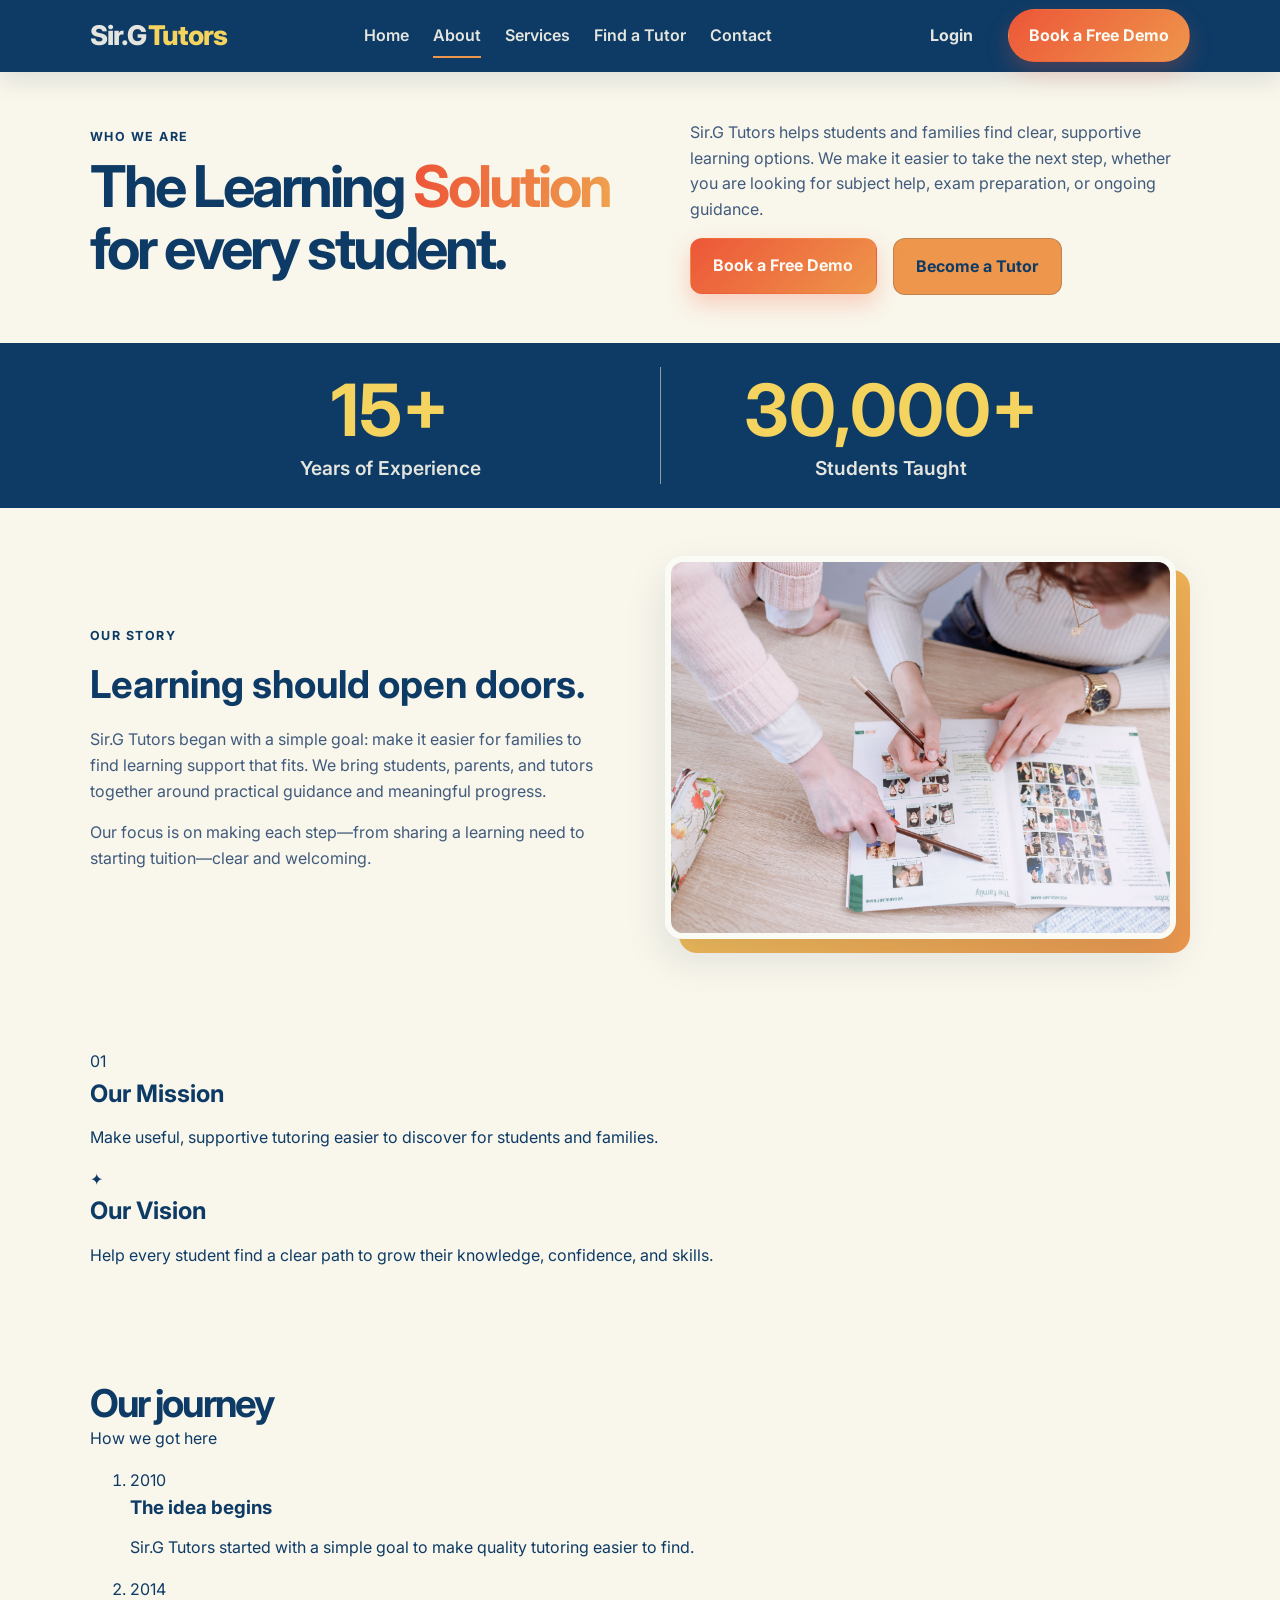
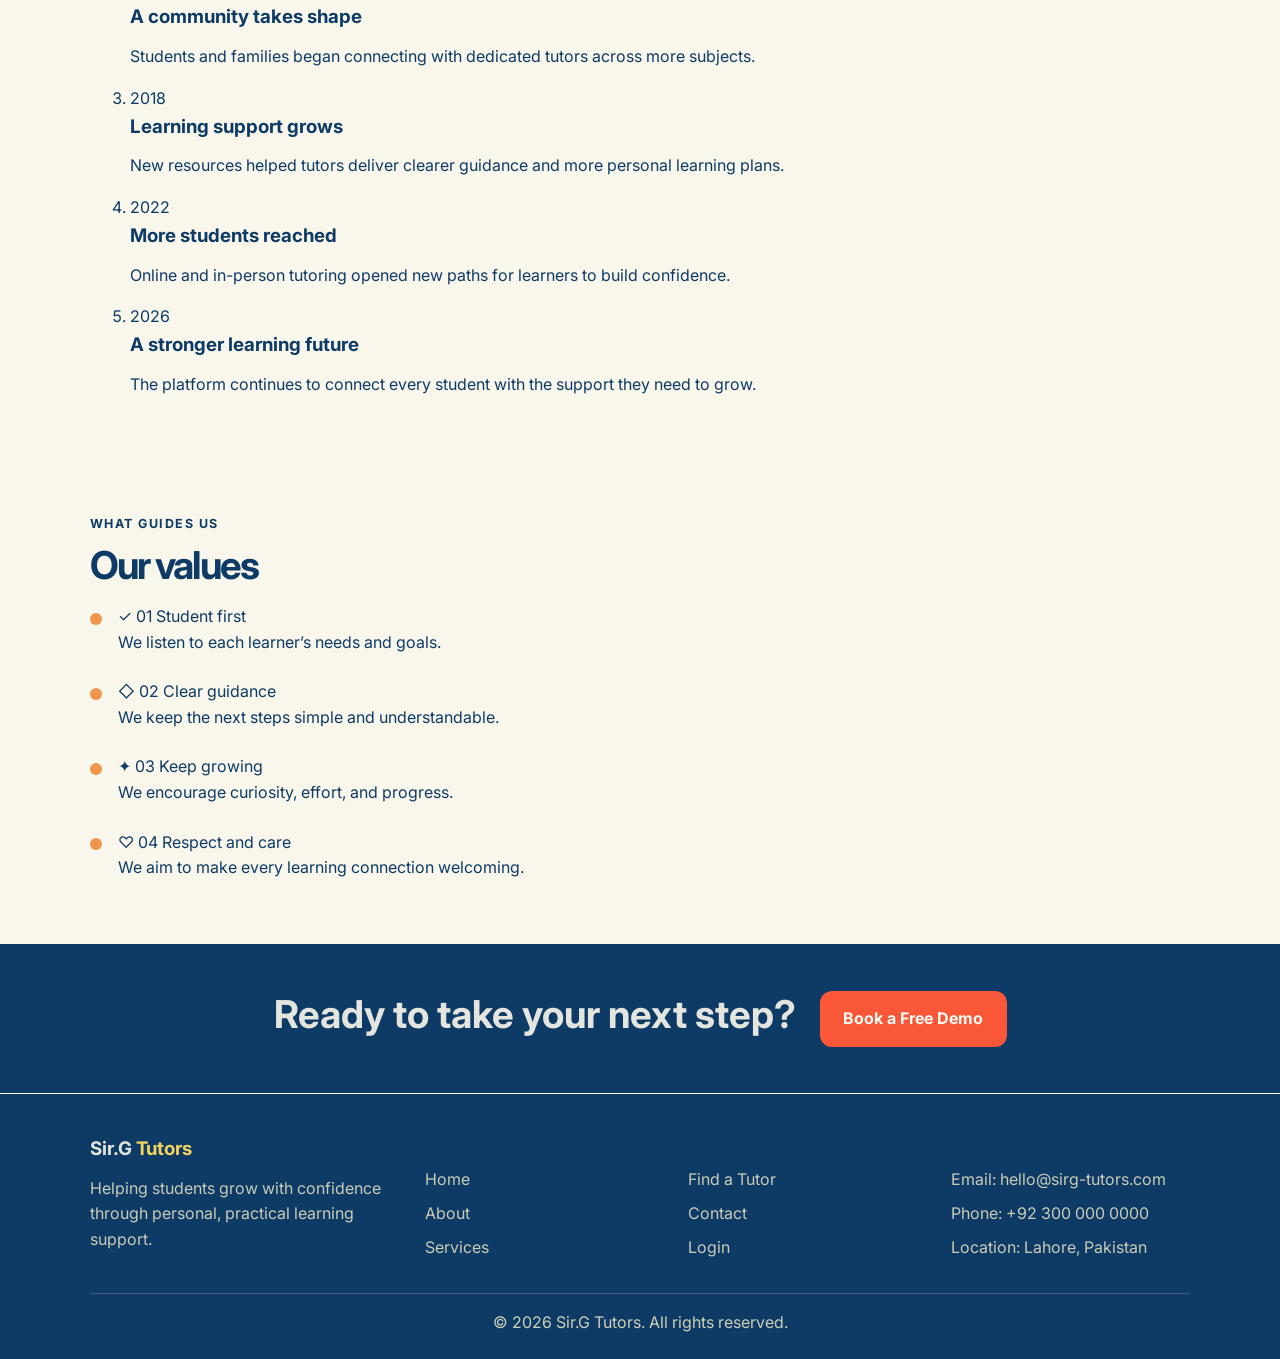
==== commit 5a86626c: "updated pages" ====
--- a/about.html
+++ b/about.html
@@ -82,127 +82,6 @@
         box-shadow: var(--shadow);
       }
 
-      .about-page .mission-vision {
-        display: grid;
-        grid-template-columns: repeat(2, minmax(0, 1fr));
-        gap: var(--space-lg);
-      }
-
-      .about-page .mission-vision article + article {
-        border-left: 1px solid var(--border);
-        padding-left: var(--space-lg);
-      }
-
-      .about-page .mission-vision-mark {
-        display: block;
-        margin-bottom: var(--space-xs);
-        color: var(--orange);
-        font-size: 3.5rem;
-        font-weight: 800;
-        line-height: 1;
-      }
-
-      .about-page .mission-vision h2 {
-        font-size: clamp(1.5rem, 2.5vw, 2rem);
-      }
-
-      .about-page .mission-vision p {
-        max-width: 500px;
-        margin: 0;
-        color: var(--muted);
-      }
-
-      .about-page .timeline {
-        position: relative;
-        display: grid;
-        gap: var(--space-md);
-        max-width: 760px;
-        margin: 0 auto;
-        padding: 0 0 0 var(--space-lg);
-        list-style: none;
-      }
-
-      .about-page .timeline::before {
-        content: "";
-        position: absolute;
-        top: 12px;
-        bottom: 12px;
-        left: 10px;
-        border-left: 2px solid var(--border);
-      }
-
-      .about-page .timeline li {
-        position: relative;
-      }
-
-      .about-page .timeline li::before {
-        content: "";
-        position: absolute;
-        top: 5px;
-        left: calc(-1 * var(--space-lg) + 3px);
-        width: 16px;
-        height: 16px;
-        border: 3px solid var(--page-bg);
-        border-radius: 50%;
-        background: var(--orange);
-        box-shadow: 0 0 0 2px var(--yellow);
-      }
-
-      .about-page .timeline-year {
-        display: block;
-        margin-bottom: 4px;
-        color: var(--red);
-        font-weight: 800;
-      }
-
-      .about-page .timeline h3 {
-        margin-bottom: 4px;
-      }
-
-      .about-page .timeline p {
-        margin: 0;
-        color: var(--muted);
-      }
-
-      .about-page .values-list {
-        grid-template-columns: repeat(2, minmax(0, 1fr));
-        gap: var(--space-md) var(--space-lg);
-      }
-
-      .about-page .values-list li {
-        display: grid;
-        grid-template-columns: 40px minmax(0, 1fr);
-        column-gap: var(--space-sm);
-        align-items: start;
-        padding: 0;
-      }
-
-      .about-page .values-list li::before {
-        display: none;
-      }
-
-      .about-page .value-icon {
-        display: grid;
-        grid-row: span 2;
-        width: 36px;
-        height: 36px;
-        place-items: center;
-        border-radius: 50%;
-        background: var(--soft-yellow);
-        color: var(--navy);
-        font-weight: 800;
-      }
-
-      .about-page .value-title {
-        margin: 0 0 4px;
-        font-weight: 800;
-      }
-
-      .about-page .value-description {
-        margin: 0;
-        color: var(--muted);
-      }
-
       .about-page .cta-band-content {
         justify-content: center;
         text-align: center;
@@ -218,22 +97,6 @@
       }
 
       @media (max-width: 540px) {
-        .about-page .mission-vision,
-        .about-page .values-list {
-          grid-template-columns: 1fr;
-        }
-
-        .about-page .mission-vision {
-          gap: var(--space-md);
-        }
-
-        .about-page .mission-vision article + article {
-          border-top: 1px solid var(--border);
-          border-left: 0;
-          padding-top: var(--space-md);
-          padding-left: 0;
-        }
-
         .about-page .stat-strip-inner {
           align-items: flex-start;
           flex-direction: column;
@@ -356,15 +219,17 @@
 
       <section class="home-section" aria-label="Our mission and vision" data-animate="fade-up">
         <div class="container mission-vision">
-          <article>
-            <span class="mission-vision-mark" aria-hidden="true">Our Mission</span>
+          <article class="mission-panel">
+            <span class="mission-vision-icon mission-icon" aria-hidden="true">01</span>
+            <h2>Our Mission</h2>
             <p>
               Make useful, supportive tutoring easier to discover for students
               and families.
             </p>
           </article>
-          <article>
-            <span class="mission-vision-mark" aria-hidden="true">Our Vision</span>
+          <article class="vision-panel">
+            <span class="mission-vision-icon vision-icon" aria-hidden="true">✦</span>
+            <h2>Our Vision</h2>
             <p>
               Help every student find a clear path to grow their knowledge,
               confidence, and skills.
@@ -373,99 +238,82 @@
         </div>
       </section>
 
-      <section class="home-section" aria-labelledby="timeline-title" data-animate="fade-up">
+      <section class="home-section journey-section" aria-labelledby="timeline-title" data-animate="fade-up">
+        <div class="container">
+          <div class="section-heading journey-heading">
+            <h2 id="timeline-title">Our <span>journey</span></h2>
+            <p>How we got here</p>
+          </div>
+
+          <ol class="timeline">
+            <li class="timeline-entry timeline-entry-left">
+              <article class="timeline-card">
+                <span class="timeline-year">2010</span>
+                <h3>The idea begins</h3>
+                <p>Sir.G Tutors started with a simple goal to make quality tutoring easier to find.</p>
+              </article>
+            </li>
+            <li class="timeline-entry timeline-entry-right">
+              <article class="timeline-card">
+                <span class="timeline-year">2014</span>
+                <h3>A community takes shape</h3>
+                <p>Students and families began connecting with dedicated tutors across more subjects.</p>
+              </article>
+            </li>
+            <li class="timeline-entry timeline-entry-left">
+              <article class="timeline-card">
+                <span class="timeline-year">2018</span>
+                <h3>Learning support grows</h3>
+                <p>New resources helped tutors deliver clearer guidance and more personal learning plans.</p>
+              </article>
+            </li>
+            <li class="timeline-entry timeline-entry-right">
+              <article class="timeline-card">
+                <span class="timeline-year">2022</span>
+                <h3>More students reached</h3>
+                <p>Online and in-person tutoring opened new paths for learners to build confidence.</p>
+              </article>
+            </li>
+            <li class="timeline-entry timeline-entry-left">
+              <article class="timeline-card">
+                <span class="timeline-year">2026</span>
+                <h3>A stronger learning future</h3>
+                <p>The platform continues to connect every student with the support they need to grow.</p>
+              </article>
+            </li>
+          </ol>
+        </div>
+      </section>
+
+      <section class="home-section values-section" aria-labelledby="values-title" data-animate="fade-up">
         <div class="container">
           <div class="section-heading">
-            <span class="eyebrow">Our journey</span>
-            <h2 id="timeline-title">A story still being written.</h2>
-            <p>These are placeholders for milestones you can update later.</p>
-          </div>
-
-          <ol class="timeline">
-            <li>
-              <span class="timeline-year">20XX</span>
-              <h3>A learning idea takes shape</h3>
-              <p>Placeholder milestone: add the beginning of your story.</p>
-            </li>
-            <li>
-              <span class="timeline-year">20XX</span>
-              <h3>Building a welcoming tutor community</h3>
-              <p>Placeholder milestone: describe an important next step.</p>
-            </li>
-            <li>
-              <span class="timeline-year">20XX</span>
-              <h3>Helping more students reach their goals</h3>
-              <p>Placeholder milestone: add a meaningful achievement.</p>
-            </li>
-          </ol>
-        </div>
-      </section>
-
-      <section class="home-section" aria-labelledby="about-steps-title" data-animate="fade-up">
-        <div class="container">
-          <div class="section-heading">
-            <span class="eyebrow">How we work</span>
-            <h2 id="about-steps-title">Four simple steps to get started.</h2>
-          </div>
-
-          <ol class="steps-flow">
-            <li class="step">
-              <span class="step-number" aria-hidden="true">01</span>
-              <span class="step-icon" aria-hidden="true">＋</span>
-              <h3>Register</h3>
-              <p>Set up your account to begin.</p>
-              <small>Takes few seconds</small>
-            </li>
-            <li class="step">
-              <span class="step-number" aria-hidden="true">02</span>
-              <span class="step-icon" aria-hidden="true">✎</span>
-              <h3>Create Request</h3>
-              <p>Share the subject and support you need.</p>
-              <small>Takes 1 min</small>
-            </li>
-            <li class="step">
-              <span class="step-number" aria-hidden="true">03</span>
-              <span class="step-icon" aria-hidden="true">◷</span>
-              <h3>Free Demo</h3>
-              <p>Meet and discuss your learning goals.</p>
-              <small>Takes &lt; 1 day</small>
-            </li>
-            <li class="step">
-              <span class="step-number" aria-hidden="true">04</span>
-              <span class="step-icon" aria-hidden="true">✓</span>
-              <h3>Start Tuition</h3>
-              <p>Start lessons with a plan that suits you.</p>
-              <small>Congratulations!</small>
-            </li>
-          </ol>
-        </div>
-      </section>
-
-      <section class="home-section" aria-labelledby="values-title" data-animate="fade-up">
-        <div class="container">
-          <div class="section-heading">
-            <span class="eyebrow">What guides us</span>
+            <span class="eyebrow">WHAT GUIDES US</span>
             <h2 id="values-title">Our values</h2>
           </div>
 
           <ul class="feature-list values-list">
-            <li>
+            <li class="value-card value-card-yellow">
               <span class="value-icon" aria-hidden="true">✓</span>
+              <span class="value-number" aria-hidden="true">01</span>
               <span class="value-title">Student first</span>
               <p class="value-description">We listen to each learner’s needs and goals.</p>
             </li>
-            <li>
+            <li class="value-card value-card-orange">
               <span class="value-icon" aria-hidden="true">◇</span>
+              <span class="value-number" aria-hidden="true">02</span>
               <span class="value-title">Clear guidance</span>
               <p class="value-description">We keep the next steps simple and understandable.</p>
             </li>
-            <li>
+            <li class="value-card value-card-cream">
               <span class="value-icon" aria-hidden="true">✦</span>
+              <span class="value-number" aria-hidden="true">03</span>
               <span class="value-title">Keep growing</span>
               <p class="value-description">We encourage curiosity, effort, and progress.</p>
             </li>
-            <li>
+            <li class="value-card value-card-blue">
               <span class="value-icon" aria-hidden="true">♡</span>
+              <span class="value-number" aria-hidden="true">04</span>
               <span class="value-title">Respect and care</span>
               <p class="value-description">We aim to make every learning connection welcoming.</p>
             </li>
@@ -532,6 +380,52 @@
         © 2026 Sir.G Tutors. All rights reserved.
       </div>
     </footer>
+    <script>
+      const timelineEntries = document.querySelectorAll(".timeline-entry");
+      const valueCards = document.querySelectorAll(".value-card");
+
+      if (
+        window.matchMedia("(prefers-reduced-motion: reduce)").matches ||
+        !("IntersectionObserver" in window)
+      ) {
+        timelineEntries.forEach((entry) => entry.classList.add("is-visible"));
+        valueCards.forEach((card) => card.classList.add("is-visible"));
+      } else {
+        const timelineObserver = new IntersectionObserver(
+          (entries, observer) => {
+            entries.forEach((entry) => {
+              if (entry.isIntersecting) {
+                entry.target.classList.add("is-visible");
+                observer.unobserve(entry.target);
+              }
+            });
+          },
+          { threshold: 0.25 }
+        );
+
+        timelineEntries.forEach((entry) => timelineObserver.observe(entry));
+
+        const valuesObserver = new IntersectionObserver(
+          (entries, observer) => {
+            entries.forEach((entry) => {
+              if (entry.isIntersecting) {
+                valueCards.forEach((card, index) => {
+                  card.style.setProperty("--value-delay", `${index * 120}ms`);
+                  card.classList.add("is-visible");
+                });
+                observer.unobserve(entry.target);
+              }
+            });
+          },
+          { threshold: 0.2 }
+        );
+
+        const valuesSection = document.querySelector(".values-section");
+        if (valuesSection) {
+          valuesObserver.observe(valuesSection);
+        }
+      }
+    </script>
     <script src="js/animations.js" defer></script>
   </body>
 </html>
